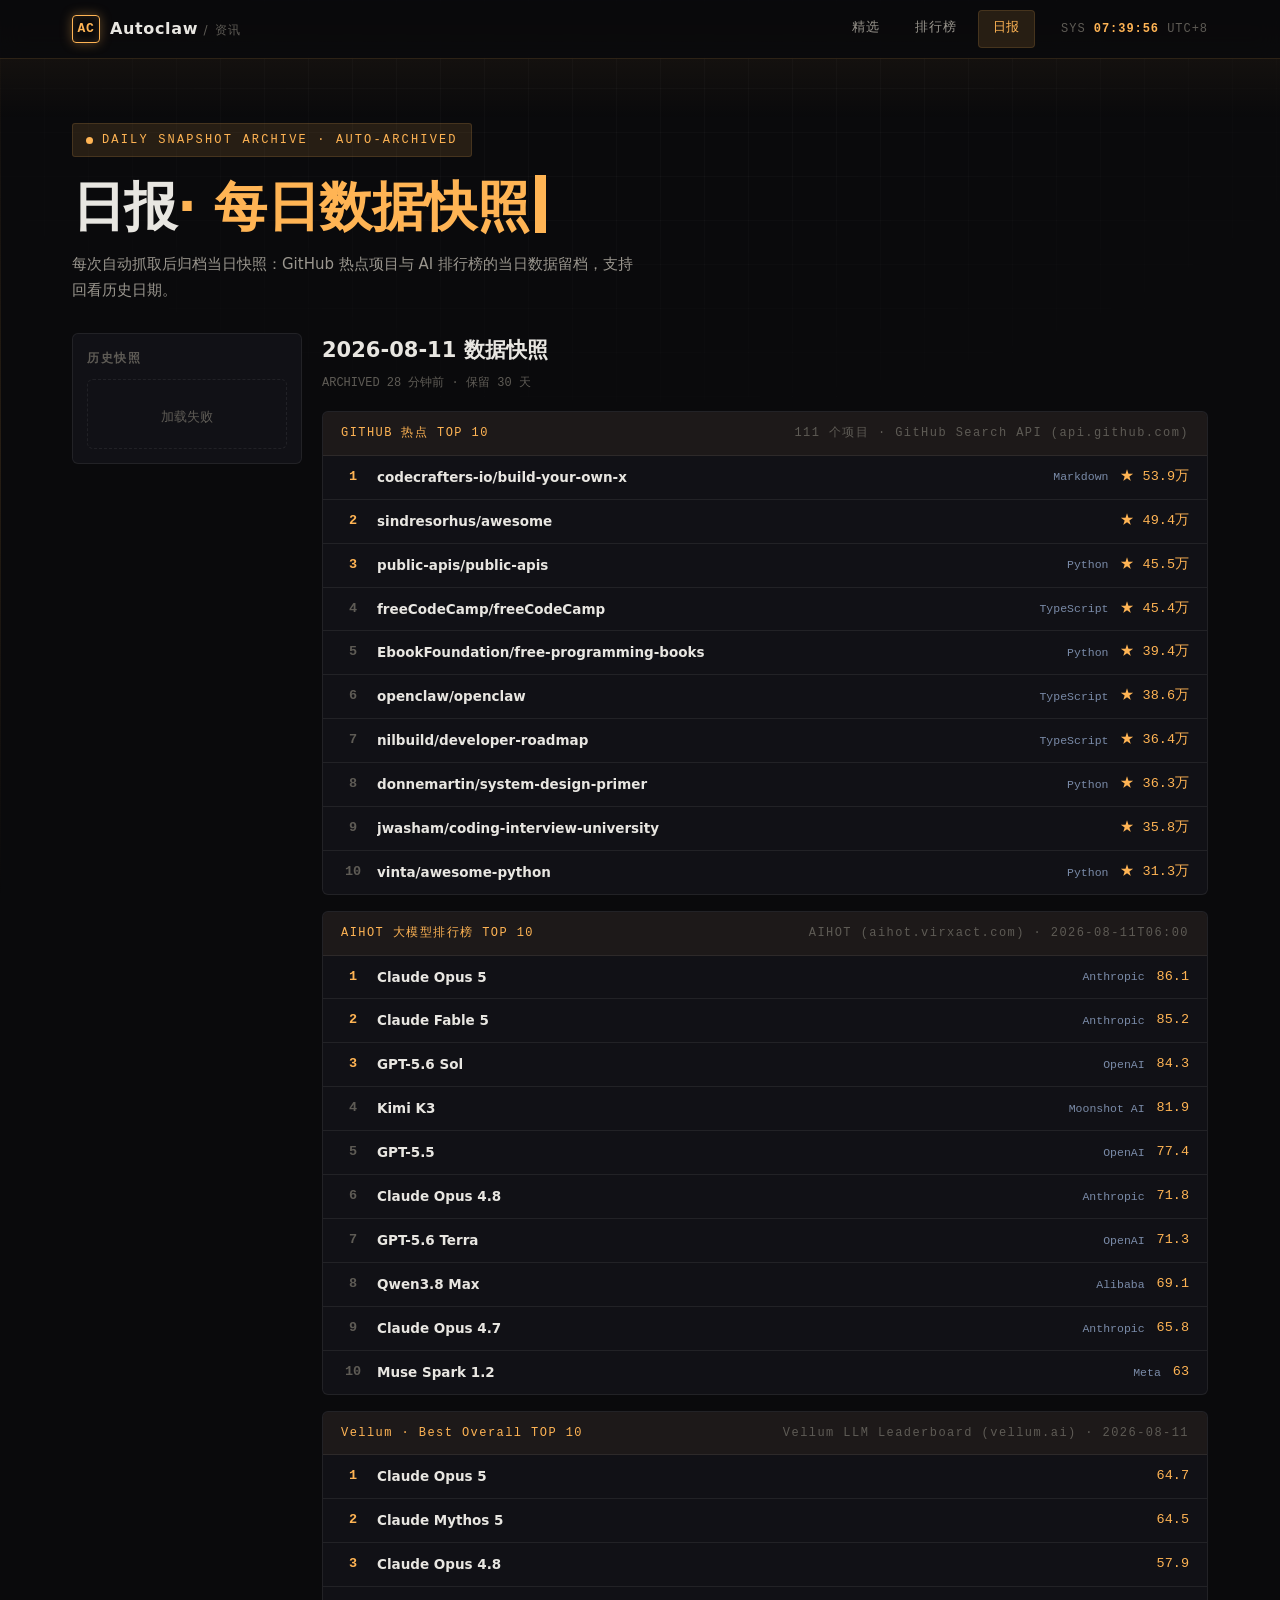
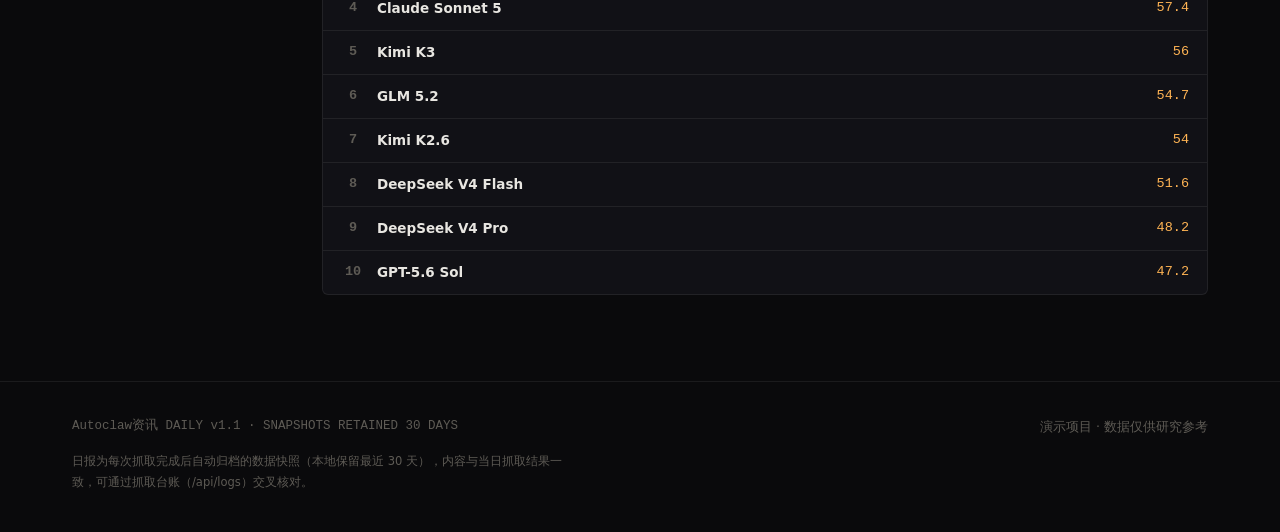
==== daily.html @ cb8cd756 "Upload daily.html" ====
<html lang="zh-CN"><head>
<meta charset="UTF-8">
<meta name="viewport" content="width=device-width, initial-scale=1.0">
<meta name="description" content="Autoclaw资讯日报：按日期归档 GitHub 热点与 AI 排行榜数据快照，历史可回看">
<title>Autoclaw资讯日报 — 数据快照归档</title>
<link rel="icon" href="data:image/svg+xml,%3Csvg xmlns='http://www.w3.org/2000/svg' viewBox='0 0 32 32'%3E%3Crect width='32' height='32' rx='4' fill='%230A0A0C' stroke='%23FFB454'/%3E%3Ctext x='16' y='22' font-size='15' text-anchor='middle' fill='%23FFB454' font-family='monospace'%3EAC%3C/text%3E%3C/svg%3E">
<link rel="stylesheet" href="css/style.css">
</head>
<body>
<div class="bg-grid" aria-hidden="true"></div>
<div class="scanline" aria-hidden="true"></div>
<div class="scanline-v" aria-hidden="true"></div>

<header class="hud">
  <div class="container hud-inner">
    <a class="hud-logo" href="index.html">
      <span class="hud-mark">AC</span>
      <span>Autoclaw<small>&nbsp;/ 资讯</small></span>
    </a>
    <nav class="hud-nav">
      <a href="index.html">精选</a>
      <a href="rankings.html">排行榜</a>
      <a href="daily.html" class="active">日报</a>
    </nav>
    <span class="hud-clock" id="hudClock">SYS&nbsp;<b>07:39:56</b>&nbsp;UTC+8</span>
  </div>
</header>

<main class="container">
  <section class="signal" style="padding-bottom:30px">
    <div class="signal-eyebrow"><span class="pulse-dot"></span>DAILY SNAPSHOT ARCHIVE · AUTO-ARCHIVED</div>
    <h1>日报<span class="accent">· 每日数据快照</span><span class="cursor"></span></h1>
    <p class="sub">每次自动抓取后归档当日快照：GitHub 热点项目与 AI 排行榜的当日数据留档，支持回看历史日期。</p>
  </section>

  <div class="daily-layout">
    <aside class="daily-side" aria-label="历史日期">
      <h3>历史快照</h3>
      <div id="dayList"><button class="daily-day active" data-d="2026-08-11">08-11<small>今天</small></button></div>
    </aside>
    <div class="daily-main" id="dailyMain" aria-live="polite"><div class="daily-title">2026-08-11 数据快照</div><div class="daily-sub">ARCHIVED 28 分钟前 · 保留 30 天</div><div class="daily-block"><div class="db-head">GITHUB 热点 TOP 10<span>111 个项目 · GitHub Search API (api.github.com)</span></div><a class="daily-row" href="https://github.com/codecrafters-io/build-your-own-x" target="_blank" rel="noopener"><span class="dr-rank top">1</span><span class="dr-name">codecrafters-io/build-your-own-x</span><span class="dr-org">Markdown</span><span class="dr-score">★ 53.9万</span></a><a class="daily-row" href="https://github.com/sindresorhus/awesome" target="_blank" rel="noopener"><span class="dr-rank top">2</span><span class="dr-name">sindresorhus/awesome</span><span class="dr-score">★ 49.4万</span></a><a class="daily-row" href="https://github.com/public-apis/public-apis" target="_blank" rel="noopener"><span class="dr-rank top">3</span><span class="dr-name">public-apis/public-apis</span><span class="dr-org">Python</span><span class="dr-score">★ 45.5万</span></a><a class="daily-row" href="https://github.com/freeCodeCamp/freeCodeCamp" target="_blank" rel="noopener"><span class="dr-rank">4</span><span class="dr-name">freeCodeCamp/freeCodeCamp</span><span class="dr-org">TypeScript</span><span class="dr-score">★ 45.4万</span></a><a class="daily-row" href="https://github.com/EbookFoundation/free-programming-books" target="_blank" rel="noopener"><span class="dr-rank">5</span><span class="dr-name">EbookFoundation/free-programming-books</span><span class="dr-org">Python</span><span class="dr-score">★ 39.4万</span></a><a class="daily-row" href="https://github.com/openclaw/openclaw" target="_blank" rel="noopener"><span class="dr-rank">6</span><span class="dr-name">openclaw/openclaw</span><span class="dr-org">TypeScript</span><span class="dr-score">★ 38.6万</span></a><a class="daily-row" href="https://github.com/nilbuild/developer-roadmap" target="_blank" rel="noopener"><span class="dr-rank">7</span><span class="dr-name">nilbuild/developer-roadmap</span><span class="dr-org">TypeScript</span><span class="dr-score">★ 36.4万</span></a><a class="daily-row" href="https://github.com/donnemartin/system-design-primer" target="_blank" rel="noopener"><span class="dr-rank">8</span><span class="dr-name">donnemartin/system-design-primer</span><span class="dr-org">Python</span><span class="dr-score">★ 36.3万</span></a><a class="daily-row" href="https://github.com/jwasham/coding-interview-university" target="_blank" rel="noopener"><span class="dr-rank">9</span><span class="dr-name">jwasham/coding-interview-university</span><span class="dr-score">★ 35.8万</span></a><a class="daily-row" href="https://github.com/vinta/awesome-python" target="_blank" rel="noopener"><span class="dr-rank">10</span><span class="dr-name">vinta/awesome-python</span><span class="dr-org">Python</span><span class="dr-score">★ 31.3万</span></a></div><div class="daily-block"><div class="db-head">AIHOT 大模型排行榜 TOP 10<span>AIHOT (aihot.virxact.com) · 2026-08-11T06:00</span></div><div class="daily-row"><span class="dr-rank top">1</span><span class="dr-name">Claude Opus 5</span><span class="dr-org">Anthropic</span><span class="dr-score">86.1</span></div><div class="daily-row"><span class="dr-rank top">2</span><span class="dr-name">Claude Fable 5</span><span class="dr-org">Anthropic</span><span class="dr-score">85.2</span></div><div class="daily-row"><span class="dr-rank top">3</span><span class="dr-name">GPT-5.6 Sol</span><span class="dr-org">OpenAI</span><span class="dr-score">84.3</span></div><div class="daily-row"><span class="dr-rank">4</span><span class="dr-name">Kimi K3</span><span class="dr-org">Moonshot AI</span><span class="dr-score">81.9</span></div><div class="daily-row"><span class="dr-rank">5</span><span class="dr-name">GPT-5.5</span><span class="dr-org">OpenAI</span><span class="dr-score">77.4</span></div><div class="daily-row"><span class="dr-rank">6</span><span class="dr-name">Claude Opus 4.8</span><span class="dr-org">Anthropic</span><span class="dr-score">71.8</span></div><div class="daily-row"><span class="dr-rank">7</span><span class="dr-name">GPT-5.6 Terra</span><span class="dr-org">OpenAI</span><span class="dr-score">71.3</span></div><div class="daily-row"><span class="dr-rank">8</span><span class="dr-name">Qwen3.8 Max</span><span class="dr-org">Alibaba</span><span class="dr-score">69.1</span></div><div class="daily-row"><span class="dr-rank">9</span><span class="dr-name">Claude Opus 4.7</span><span class="dr-org">Anthropic</span><span class="dr-score">65.8</span></div><div class="daily-row"><span class="dr-rank">10</span><span class="dr-name">Muse Spark 1.2</span><span class="dr-org">Meta</span><span class="dr-score">63</span></div></div><div class="daily-block"><div class="db-head">Vellum · Best Overall TOP 10<span>Vellum LLM Leaderboard (vellum.ai) · 2026-08-11</span></div><div class="daily-row"><span class="dr-rank top">1</span><span class="dr-name">Claude Opus 5</span><span class="dr-score">64.7</span></div><div class="daily-row"><span class="dr-rank top">2</span><span class="dr-name">Claude Mythos 5</span><span class="dr-score">64.5</span></div><div class="daily-row"><span class="dr-rank top">3</span><span class="dr-name">Claude Opus 4.8</span><span class="dr-score">57.9</span></div><div class="daily-row"><span class="dr-rank">4</span><span class="dr-name">Claude Sonnet 5</span><span class="dr-score">57.4</span></div><div class="daily-row"><span class="dr-rank">5</span><span class="dr-name">Kimi K3</span><span class="dr-score">56</span></div><div class="daily-row"><span class="dr-rank">6</span><span class="dr-name">GLM 5.2</span><span class="dr-score">54.7</span></div><div class="daily-row"><span class="dr-rank">7</span><span class="dr-name">Kimi K2.6</span><span class="dr-score">54</span></div><div class="daily-row"><span class="dr-rank">8</span><span class="dr-name">DeepSeek V4 Flash</span><span class="dr-score">51.6</span></div><div class="daily-row"><span class="dr-rank">9</span><span class="dr-name">DeepSeek V4 Pro</span><span class="dr-score">48.2</span></div><div class="daily-row"><span class="dr-rank">10</span><span class="dr-name">GPT-5.6 Sol</span><span class="dr-score">47.2</span></div></div></div>
  </div>
</main>

<footer class="footer">
  <div class="container">
    <div class="foot-inner">
      <span class="mono">Autoclaw资讯 DAILY v1.1 · SNAPSHOTS RETAINED 30 DAYS</span>
      <span>演示项目 · 数据仅供研究参考</span>
    </div>
    <p class="foot-note">日报为每次抓取完成后自动归档的数据快照（本地保留最近 30 天），内容与当日抓取结果一致，可通过抓取台账（/api/logs）交叉核对。</p>
  </div>
</footer>

<script src="js/app.js"></script>
<script>
(function () {
  'use strict';
  const dayListEl = document.getElementById('dayList');
  const mainEl = document.getElementById('dailyMain');
  let days = [];

  function relDay(dateStr) {
    const d = new Date(dateStr + 'T00:00:00');
    const today = new Date();
    const diff = Math.round((today.setHours(0, 0, 0, 0) - d.getTime()) / 86400000);
    if (diff === 0) return '今天';
    if (diff === 1) return '昨天';
    return diff + ' 天前';
  }

  async function loadDay(date) {
    mainEl.innerHTML = window.renderState.loading('正在读取 ' + date + ' 快照…');
    try {
      const snap = await window.API.get([
        'api/daily?date=' + date,
        'data/snapshots/' + date + '/github_hot.json'
      ]);
      // 静态模式下分别加载两个文件
      let gh = snap.github, rk = snap.rankings;
      if (!gh) { try { gh = await window.API.get(['data/snapshots/' + date + '/github_hot.json']); } catch (e) {} }
      if (!rk) { try { rk = await window.API.get(['data/snapshots/' + date + '/ai_rankings.json']); } catch (e) {} }
      renderDay(date, gh, rk);
    } catch (e) {
      mainEl.innerHTML = window.renderState.error('读取失败：' + e.message);
    }
  }

  function renderDay(date, gh, rk) {
    if (!gh && !rk) { mainEl.innerHTML = window.renderState.empty('该日期暂无快照数据'); return; }
    let html = '<div class="daily-title">' + date + ' 数据快照</div>' +
      '<div class="daily-sub">ARCHIVED ' + (gh ? window.fmt.relTime(gh.updatedAt) : '') + ' · 保留 30 天</div>';

    if (gh && gh.items) {
      html += '<div class="daily-block"><div class="db-head">GITHUB 热点 TOP 10<span>' + gh.total + ' 个项目 · ' + window.fmt.esc(gh.source) + '</span></div>';
      gh.items.slice(0, 10).forEach((i, idx) => {
        html += '<a class="daily-row" href="' + window.fmt.esc(i.url) + '" target="_blank" rel="noopener">' +
          '<span class="dr-rank' + (idx < 3 ? ' top' : '') + '">' + (idx + 1) + '</span>' +
          '<span class="dr-name">' + window.fmt.esc(i.name) + '</span>' +
          (i.language ? '<span class="dr-org">' + window.fmt.esc(i.language) + '</span>' : '') +
          '<span class="dr-score">★ ' + window.fmt.stars(i.stars) + '</span></a>';
      });
      html += '</div>';
    }

    if (rk && rk.boards) {
      const ah = rk.boards.find(b => b.id === 'aihot-overall');
      const ve = rk.boards.find(b => b.id === 'vellum-overall');
      if (ah) {
        html += '<div class="daily-block"><div class="db-head">AIHOT 大模型排行榜 TOP 10<span>' + window.fmt.esc(ah.source) + ' · ' + window.fmt.esc(ah.updatedAt) + '</span></div>';
        ah.items.slice(0, 10).forEach((i, idx) => {
          html += '<div class="daily-row"><span class="dr-rank' + (idx < 3 ? ' top' : '') + '">' + i.rank + '</span>' +
            '<span class="dr-name">' + window.fmt.esc(i.model) + '</span>' +
            '<span class="dr-org">' + window.fmt.esc(i.org) + '</span>' +
            '<span class="dr-score">' + (i.score != null ? i.score : '-') + '</span></div>';
        });
        html += '</div>';
      }
      if (ve) {
        html += '<div class="daily-block"><div class="db-head">Vellum · Best Overall TOP 10<span>' + window.fmt.esc(ve.source) + ' · ' + window.fmt.esc(ve.updatedAt) + '</span></div>';
        ve.items.slice(0, 10).forEach((i, idx) => {
          html += '<div class="daily-row"><span class="dr-rank' + (idx < 3 ? ' top' : '') + '">' + i.rank + '</span>' +
            '<span class="dr-name">' + window.fmt.esc(i.model) + '</span>' +
            '<span class="dr-score">' + (i.score != null ? i.score : i.metric || '') + '</span></div>';
        });
        html += '</div>';
      }
    }
    mainEl.innerHTML = html;
  }

  (async function init() {
    dayListEl.innerHTML = '<div class="state" style="padding:20px 10px"><p>加载中…</p></div>';
    try {
      const index = await window.API.get(['api/daily', 'data/daily-index.json']);
      days = (index.days || []).filter(d => /^\d{4}-\d{2}-\d{2}$/.test(d));
      if (!days.length) {
        dayListEl.innerHTML = '<div class="state" style="padding:20px 10px"><p>暂无历史快照</p></div>';
        mainEl.innerHTML = window.renderState.empty('还没有归档记录，每日 03:10 自动抓取后生成快照。你也可以先查看精选页的最新数据。');
        return;
      }
      dayListEl.innerHTML = days.map(d =>
        '<button class="daily-day" data-d="' + d + '">' + d.replace(/^\d{4}-/, '') + '<small>' + relDay(d) + '</small></button>'
      ).join('');
      dayListEl.querySelectorAll('.daily-day').forEach(btn => {
        btn.addEventListener('click', function () {
          dayListEl.querySelectorAll('.daily-day').forEach(x => x.classList.remove('active'));
          this.classList.add('active');
          loadDay(this.getAttribute('data-d'));
        });
      });
      const first = days[0];
      dayListEl.querySelector('.daily-day').classList.add('active');
      loadDay(first);
    } catch (e) {
      dayListEl.innerHTML = '<div class="state" style="padding:20px 10px"><p>加载失败</p></div>';
      mainEl.innerHTML = window.renderState.error('无法读取快照索引：' + e.message);
    }
  })();
})();
</script>




</body></html>
---- css/style.css ----
/* ==========================================================================
   GITHUB · AI HOT — 16 Territory Studio FUI 科幻数据流风格
   近黑底 + 琥珀橙单强调色，HUD 数据读出、扫描线、数据流层叠
   ========================================================================== */
:root{
  --bg:#0A0A0C;
  --bg-2:#0E0E12;
  --panel:#111116;
  --line:rgba(255,180,84,.14);
  --line-soft:rgba(255,255,255,.07);
  --text:#E8E6E1;
  --text-2:#9A968E;
  --text-3:#5E5B55;
  --amber:#FFB454;
  --amber-deep:#C77E2A;
  --amber-dim:rgba(255,180,84,.12);
  --cool:#7A8BA8;
  --mono:ui-monospace,"Cascadia Code","SF Mono",Consolas,monospace;
  --sans:"PingFang SC","HarmonyOS Sans SC","Microsoft YaHei","Noto Sans SC",system-ui,sans-serif;
  --ease:cubic-bezier(.16,1,.3,1);
}
*{margin:0;padding:0;box-sizing:border-box}
html{scroll-behavior:smooth}
body{
  background:var(--bg);color:var(--text);font-family:var(--sans);
  line-height:1.7;-webkit-font-smoothing:antialiased;color-scheme:dark;
  overflow-x:hidden;
}
::selection{background:rgba(255,180,84,.35);color:#fff}
a{color:inherit;text-decoration:none}
:focus-visible{outline:2px solid var(--amber);outline-offset:3px;border-radius:4px}
.container{max-width:1180px;margin:0 auto;padding:0 22px}
.mono{font-family:var(--mono)}

/* ---------- 背景层：网格 + 扫描线 ---------- */
.bg-grid{
  position:fixed;inset:0;z-index:-2;pointer-events:none;
  background-image:
    linear-gradient(rgba(255,255,255,.025) 1px,transparent 1px),
    linear-gradient(90deg,rgba(255,255,255,.025) 1px,transparent 1px);
  background-size:44px 44px;
  mask-image:radial-gradient(ellipse 90% 70% at 50% 0%,#000 30%,transparent 75%);
  -webkit-mask-image:radial-gradient(ellipse 90% 70% at 50% 0%,#000 30%,transparent 75%);
}
.scanline{
  position:fixed;left:0;right:0;top:0;height:120px;z-index:-1;pointer-events:none;
  background:linear-gradient(180deg,transparent,rgba(255,180,84,.045),transparent);
  animation:scan 9s linear infinite;
}
@keyframes scan{0%{transform:translateY(-140px)}100%{transform:translateY(100vh)}}
.scanline-v{
  position:fixed;top:0;bottom:0;left:0;width:1px;z-index:-1;pointer-events:none;
  background:linear-gradient(180deg,transparent,rgba(255,180,84,.12),transparent);
  animation:scanV 7s linear infinite;
}
@keyframes scanV{0%{transform:translateX(0)}100%{transform:translateX(100vw)}}

/* ---------- HUD 顶栏 ---------- */
.hud{
  position:sticky;top:0;z-index:50;
  border-bottom:1px solid var(--line);
  background:rgba(10,10,12,.86);backdrop-filter:blur(12px);
}
.hud-inner{display:flex;align-items:center;gap:26px;height:58px}
.hud-logo{display:flex;align-items:center;gap:10px;font-weight:700;letter-spacing:.04em}
.hud-mark{
  width:28px;height:28px;border:1px solid var(--amber);border-radius:4px;
  display:grid;place-items:center;color:var(--amber);
  font-family:var(--mono);font-size:13px;font-weight:700;
  box-shadow:0 0 12px rgba(255,180,84,.35),inset 0 0 8px rgba(255,180,84,.15);
}
.hud-logo small{font-weight:400;color:var(--text-3);font-size:12px;letter-spacing:.14em}
.hud-nav{display:flex;gap:6px;margin-left:auto}
.hud-nav a{
  font-family:var(--mono);font-size:12.5px;color:var(--text-2);
  padding:7px 14px;border:1px solid transparent;border-radius:4px;
  letter-spacing:.06em;transition:all .2s var(--ease);
}
.hud-nav a:hover{color:var(--amber);border-color:var(--line)}
.hud-nav a.active{color:var(--amber);border-color:var(--line);background:var(--amber-dim)}
.hud-clock{font-family:var(--mono);font-size:12px;color:var(--text-3);letter-spacing:.08em}
.hud-clock b{color:var(--amber);font-weight:600}
@media (max-width:720px){.hud-clock{display:none}.hud-nav a{padding:7px 9px;font-size:11.5px}}

/* ---------- Hero 信号区 ---------- */
.signal{padding:64px 0 40px;position:relative}
.signal-eyebrow{
  display:inline-flex;align-items:center;gap:9px;
  font-family:var(--mono);font-size:12px;color:var(--amber);letter-spacing:.18em;
  border:1px solid var(--line);background:var(--amber-dim);padding:6px 13px;border-radius:3px;
}
.pulse-dot{width:7px;height:7px;border-radius:50%;background:var(--amber);animation:pulse 1.6s ease-in-out infinite}
@keyframes pulse{0%,100%{box-shadow:0 0 0 0 rgba(255,180,84,.5);opacity:1}50%{box-shadow:0 0 0 7px rgba(255,180,84,0);opacity:.75}}
.signal h1{
  font-size:clamp(2rem,5vw,3.3rem);font-weight:800;line-height:1.15;letter-spacing:-.01em;
  margin-top:18px;
}
.signal h1 .accent{color:var(--amber)}
.signal h1 .cursor{display:inline-block;width:11px;height:1.1em;background:var(--amber);vertical-align:-.15em;margin-left:6px;animation:blink 1.1s steps(1) infinite}
@keyframes blink{50%{opacity:0}}
.signal .sub{margin-top:14px;color:var(--text-2);max-width:60ch;font-size:15px}
.signal-stats{
  display:flex;flex-wrap:wrap;gap:0;margin-top:30px;
  border:1px solid var(--line-soft);background:var(--panel);
}
.signal-stat{padding:14px 22px;border-right:1px solid var(--line-soft);min-width:130px}
.signal-stat:last-child{border-right:none}
.signal-stat .v{font-family:var(--mono);font-size:21px;font-weight:700;color:var(--amber)}
.signal-stat .k{font-size:11.5px;color:var(--text-3);letter-spacing:.1em;margin-top:2px}
@media (max-width:720px){.signal-stat{min-width:50%;border-bottom:1px solid var(--line-soft)}.signal-stat:nth-child(2n){border-right:none}}

/* ---------- 筛选 Tabs ---------- */
.tabs{display:flex;flex-wrap:wrap;gap:8px;margin:26px 0 20px}
.tab{
  font-family:var(--mono);font-size:12.5px;color:var(--text-2);cursor:pointer;
  padding:8px 16px;border:1px solid var(--line-soft);border-radius:4px;background:transparent;
  letter-spacing:.05em;transition:all .2s var(--ease);
}
.tab:hover{color:var(--amber);border-color:var(--line)}
.tab.active{color:#141210;background:var(--amber);border-color:var(--amber);font-weight:700}
.tab .n{opacity:.65;margin-left:5px;font-size:11px}

/* ---------- 今日概览双栏 ---------- */
.overview{display:grid;grid-template-columns:1fr 1fr;gap:18px;margin-top:8px}
.ov-col{border:1px solid var(--line-soft);background:var(--panel);border-radius:6px;overflow:hidden}
.ov-head{font-size:12px;letter-spacing:.12em;color:var(--text-2);padding:12px 18px;border-bottom:1px solid var(--line-soft);background:rgba(255,180,84,.04);display:flex;justify-content:space-between;gap:10px;flex-wrap:wrap}
.ov-meta{color:var(--text-3);font-size:11px}
.ov-body{display:flex;flex-direction:column}
.ov-item{display:flex;align-items:center;gap:12px;padding:12px 18px;border-bottom:1px solid var(--line-soft);transition:background .2s}
.ov-item:last-child{border-bottom:none}
.ov-item:hover{background:rgba(255,180,84,.05)}
.ov-rank{font-family:var(--mono);font-size:15px;font-weight:700;color:var(--text-3);width:22px;text-align:center;flex:none}
.ov-rank.gold{color:var(--amber)}
.ov-main{min-width:0;flex:1}
.ov-name{font-size:14px;font-weight:700;white-space:nowrap;overflow:hidden;text-overflow:ellipsis}
.ov-desc{display:block;font-size:12px;color:var(--text-3);white-space:nowrap;overflow:hidden;text-overflow:ellipsis;margin-top:1px}
.ov-stars{font-family:var(--mono);font-size:12.5px;color:var(--amber);flex:none}
@media (max-width:820px){.overview{grid-template-columns:1fr}}

/* ---------- 区块头 / 快览卡片 ---------- */
.sec-head{display:flex;align-items:baseline;justify-content:space-between;gap:16px;flex-wrap:wrap;margin:52px 0 18px}
.sec-head h2{font-size:22px;font-weight:800;letter-spacing:-.01em}
.sec-meta{font-size:11.5px;color:var(--text-3)}
.head-link{font-family:var(--mono);font-size:13px;color:var(--amber);transition:opacity .2s}
.head-link:hover{opacity:.75}
.peek-grid{display:grid;grid-template-columns:repeat(3,1fr);gap:14px}
.peek-card{border:1px solid var(--line-soft);background:var(--panel);border-radius:6px;padding:14px 16px}
.peek-head{font-size:11.5px;letter-spacing:.1em;color:var(--text-2);display:flex;justify-content:space-between;gap:8px;padding-bottom:9px;border-bottom:1px solid var(--line-soft);margin-bottom:6px}
.peek-head span{color:var(--text-3);font-size:10.5px}
.peek-row{display:flex;align-items:center;gap:10px;padding:6.5px 0;font-size:13px}
.peek-rank{font-family:var(--mono);color:var(--text-3);width:18px;text-align:center;font-weight:700;font-size:12px}
.peek-rank.top{color:var(--amber)}
.peek-name{flex:1;min-width:0;white-space:nowrap;overflow:hidden;text-overflow:ellipsis}
.peek-score{font-family:var(--mono);color:var(--amber);font-size:12px}
@media (max-width:960px){.peek-grid{grid-template-columns:1fr 1fr}}
@media (max-width:640px){.peek-grid{grid-template-columns:1fr}}

/* ---------- 日报页 ---------- */
.daily-layout{display:grid;grid-template-columns:230px 1fr;gap:20px;align-items:start}
.daily-side{position:sticky;top:76px;border:1px solid var(--line-soft);background:var(--panel);border-radius:6px;padding:14px}
.daily-side h3{font-size:12px;letter-spacing:.14em;color:var(--text-3);margin-bottom:10px;font-weight:600}
.daily-day{display:block;width:100%;text-align:left;font-family:var(--mono);font-size:13px;color:var(--text-2);background:none;border:1px solid transparent;border-radius:4px;padding:7px 10px;cursor:pointer;transition:all .18s;margin-bottom:2px}
.daily-day:hover{color:var(--amber);border-color:var(--line)}
.daily-day.active{background:var(--amber-dim);color:var(--amber);border-color:var(--line)}
.daily-day small{color:var(--text-3);font-size:11px;margin-left:6px}
.more-boards{margin:10px 0 4px;border:1px dashed var(--line-soft);border-radius:6px;padding:10px 14px}
.more-boards summary{cursor:pointer;font-family:var(--mono);font-size:12px;color:var(--text-2);letter-spacing:.08em;user-select:none}
.more-boards summary:hover{color:var(--amber)}
.more-boards .tabs{margin-top:10px}
.daily-main{min-width:0}
.daily-title{font-size:21px;font-weight:800;margin-bottom:4px}
.daily-sub{font-family:var(--mono);font-size:12px;color:var(--text-3);margin-bottom:18px}
.daily-block{border:1px solid var(--line-soft);border-radius:6px;background:var(--panel);margin-bottom:16px;overflow:hidden}
.daily-block .db-head{font-family:var(--mono);font-size:12px;letter-spacing:.12em;color:var(--amber);padding:11px 18px;border-bottom:1px solid var(--line-soft);background:rgba(255,180,84,.05);display:flex;justify-content:space-between;gap:10px}
.daily-block .db-head span{color:var(--text-3)}
.daily-row{display:flex;align-items:center;gap:12px;padding:10px 18px;border-bottom:1px solid var(--line-soft);font-size:13.5px}
.daily-row:last-child{border-bottom:none}
.daily-row:hover{background:rgba(255,180,84,.04)}
.daily-row .dr-rank{font-family:var(--mono);color:var(--text-3);width:24px;text-align:center;font-weight:700}
.daily-row .dr-rank.top{color:var(--amber)}
.daily-row .dr-name{flex:1;min-width:0;white-space:nowrap;overflow:hidden;text-overflow:ellipsis;font-weight:600}
.daily-row .dr-org{font-family:var(--mono);font-size:11.5px;color:var(--cool);flex:none}
.daily-row .dr-score{font-family:var(--mono);color:var(--amber);flex:none}
@media (max-width:820px){.daily-layout{grid-template-columns:1fr}.daily-side{position:static}}

/* ---------- 列表行 ---------- */
.repo-row{
  display:grid;grid-template-columns:54px 1fr auto;gap:18px;align-items:center;
  padding:17px 20px;border:1px solid var(--line-soft);border-radius:6px;
  margin-bottom:10px;background:var(--panel);
  transition:border-color .25s,transform .25s var(--ease),background .25s;
  position:relative;overflow:hidden;
}
.repo-row::before{
  content:"";position:absolute;left:0;top:0;bottom:0;width:2px;
  background:var(--amber);opacity:0;transition:opacity .25s;
}
.repo-row:hover{border-color:var(--line);transform:translateX(3px);background:#141419}
.repo-row:hover::before{opacity:1}
.repo-rank{font-family:var(--mono);font-size:22px;font-weight:700;color:var(--text-3);text-align:center}
.repo-rank.top{color:var(--amber);text-shadow:0 0 14px rgba(255,180,84,.5)}
.repo-main{min-width:0}
.repo-name{font-size:16px;font-weight:700;display:flex;align-items:center;gap:10px;flex-wrap:wrap}
.repo-name a{color:var(--text);transition:color .2s}
.repo-name a:hover{color:var(--amber)}
.repo-tag{
  font-family:var(--mono);font-size:10.5px;color:var(--amber);letter-spacing:.1em;
  border:1px solid var(--line);padding:1px 8px;border-radius:3px;background:var(--amber-dim);
}
.repo-desc{color:var(--text-2);font-size:13.5px;margin-top:4px;display:-webkit-box;-webkit-line-clamp:2;-webkit-box-orient:vertical;overflow:hidden}
.repo-meta{display:flex;gap:16px;flex-wrap:wrap;margin-top:8px;font-family:var(--mono);font-size:12px;color:var(--text-3)}
.repo-meta .stars{color:var(--amber)}
.repo-meta .lang{color:var(--cool)}
.repo-side{text-align:right;display:flex;flex-direction:column;gap:6px;align-items:flex-end}
.repo-arrow{font-family:var(--mono);font-size:13px;color:var(--amber);opacity:0;transition:opacity .2s,transform .2s}
.repo-row:hover .repo-arrow{opacity:1;transform:translateX(3px)}
@media (max-width:720px){.repo-row{grid-template-columns:40px 1fr}.repo-side{display:none}}

/* ---------- 排行表格 ---------- */
.board-bar{display:flex;align-items:center;gap:12px;flex-wrap:wrap;margin-bottom:22px}
.board-bar h2{font-size:19px;font-weight:700}
.board-bar .src{font-family:var(--mono);font-size:12px;color:var(--cool)}
.board-bar .upd{margin-left:auto;font-family:var(--mono);font-size:12px;color:var(--text-3)}
.board-bar .upd b{color:var(--amber);font-weight:600}
.rank-table{width:100%;border-collapse:collapse;border:1px solid var(--line-soft);background:var(--panel)}
.rank-table thead th{
  font-family:var(--mono);font-size:11.5px;letter-spacing:.14em;color:var(--text-3);
  text-align:left;padding:11px 18px;border-bottom:1px solid var(--line);
  background:rgba(255,180,84,.05);font-weight:600;
}
.rank-table tbody td{padding:11px 18px;border-bottom:1px solid var(--line-soft);font-size:14px}
.rank-table tbody tr{transition:background .18s}
.rank-table tbody tr:hover{background:rgba(255,180,84,.05)}
.rank-table tbody tr:last-child td{border-bottom:none}
.rank-no{font-family:var(--mono);color:var(--text-3);font-weight:700;width:52px}
.rank-no.top{color:var(--amber)}
.rank-model{font-weight:600}
.rank-org{font-family:var(--mono);font-size:12px;color:var(--cool)}
.rank-score{font-family:var(--mono);color:var(--amber);font-weight:700;text-align:right;white-space:nowrap}
.rank-bar-wrap{width:110px;height:4px;background:rgba(255,255,255,.08);border-radius:2px;overflow:hidden;margin-left:10px}
.rank-bar{height:100%;background:linear-gradient(90deg,var(--amber-deep),var(--amber));border-radius:2px;transform-origin:left;animation:barGrow .9s var(--ease) both}
@keyframes barGrow{from{transform:scaleX(0)}to{transform:scaleX(1)}}
.rank-metrics{font-family:var(--mono);font-size:11.5px;color:var(--text-3);white-space:nowrap}
@media (max-width:760px){
  .rank-hide-m{display:none}
  .rank-table thead th,.rank-table tbody td{padding:9px 10px}
}

/* ---------- 状态区 / 加载 / 错误 / 空态 ---------- */
.state{padding:70px 0;text-align:center;border:1px dashed var(--line-soft);border-radius:6px;color:var(--text-3)}
.state .ico{font-family:var(--mono);font-size:26px;color:var(--amber);margin-bottom:10px}
.state .spin{display:inline-block;width:18px;height:18px;border:2px solid var(--line);border-top-color:var(--amber);border-radius:50%;animation:spin 1s linear infinite}
@keyframes spin{to{transform:rotate(360deg)}}
.state h3{font-size:15px;color:var(--text-2);font-weight:600}
.state p{font-size:13px;margin-top:6px}
.state .retry{margin-top:16px;font-family:var(--mono);font-size:12.5px;color:var(--amber);border:1px solid var(--line);padding:8px 18px;border-radius:4px;background:transparent;cursor:pointer;transition:all .2s}
.state .retry:hover{background:var(--amber-dim)}

/* ---------- 页脚 ---------- */
.footer{border-top:1px solid var(--line-soft);margin-top:70px;padding:34px 0 40px}
.foot-inner{display:flex;justify-content:space-between;gap:18px;flex-wrap:wrap;font-size:12.5px;color:var(--text-3)}
.foot-inner .mono a{color:var(--cool);transition:color .2s}
.foot-inner .mono a:hover{color:var(--amber)}
.foot-note{margin-top:14px;font-size:11.5px;color:var(--text-3);max-width:70ch;line-height:1.8}

/* ---------- 动效降级 ---------- */
@media (prefers-reduced-motion:reduce){
  *,*::before,*::after{animation-duration:.01ms !important;animation-iteration-count:1 !important;transition-duration:.01ms !important}
  .scanline,.scanline-v{display:none}
}
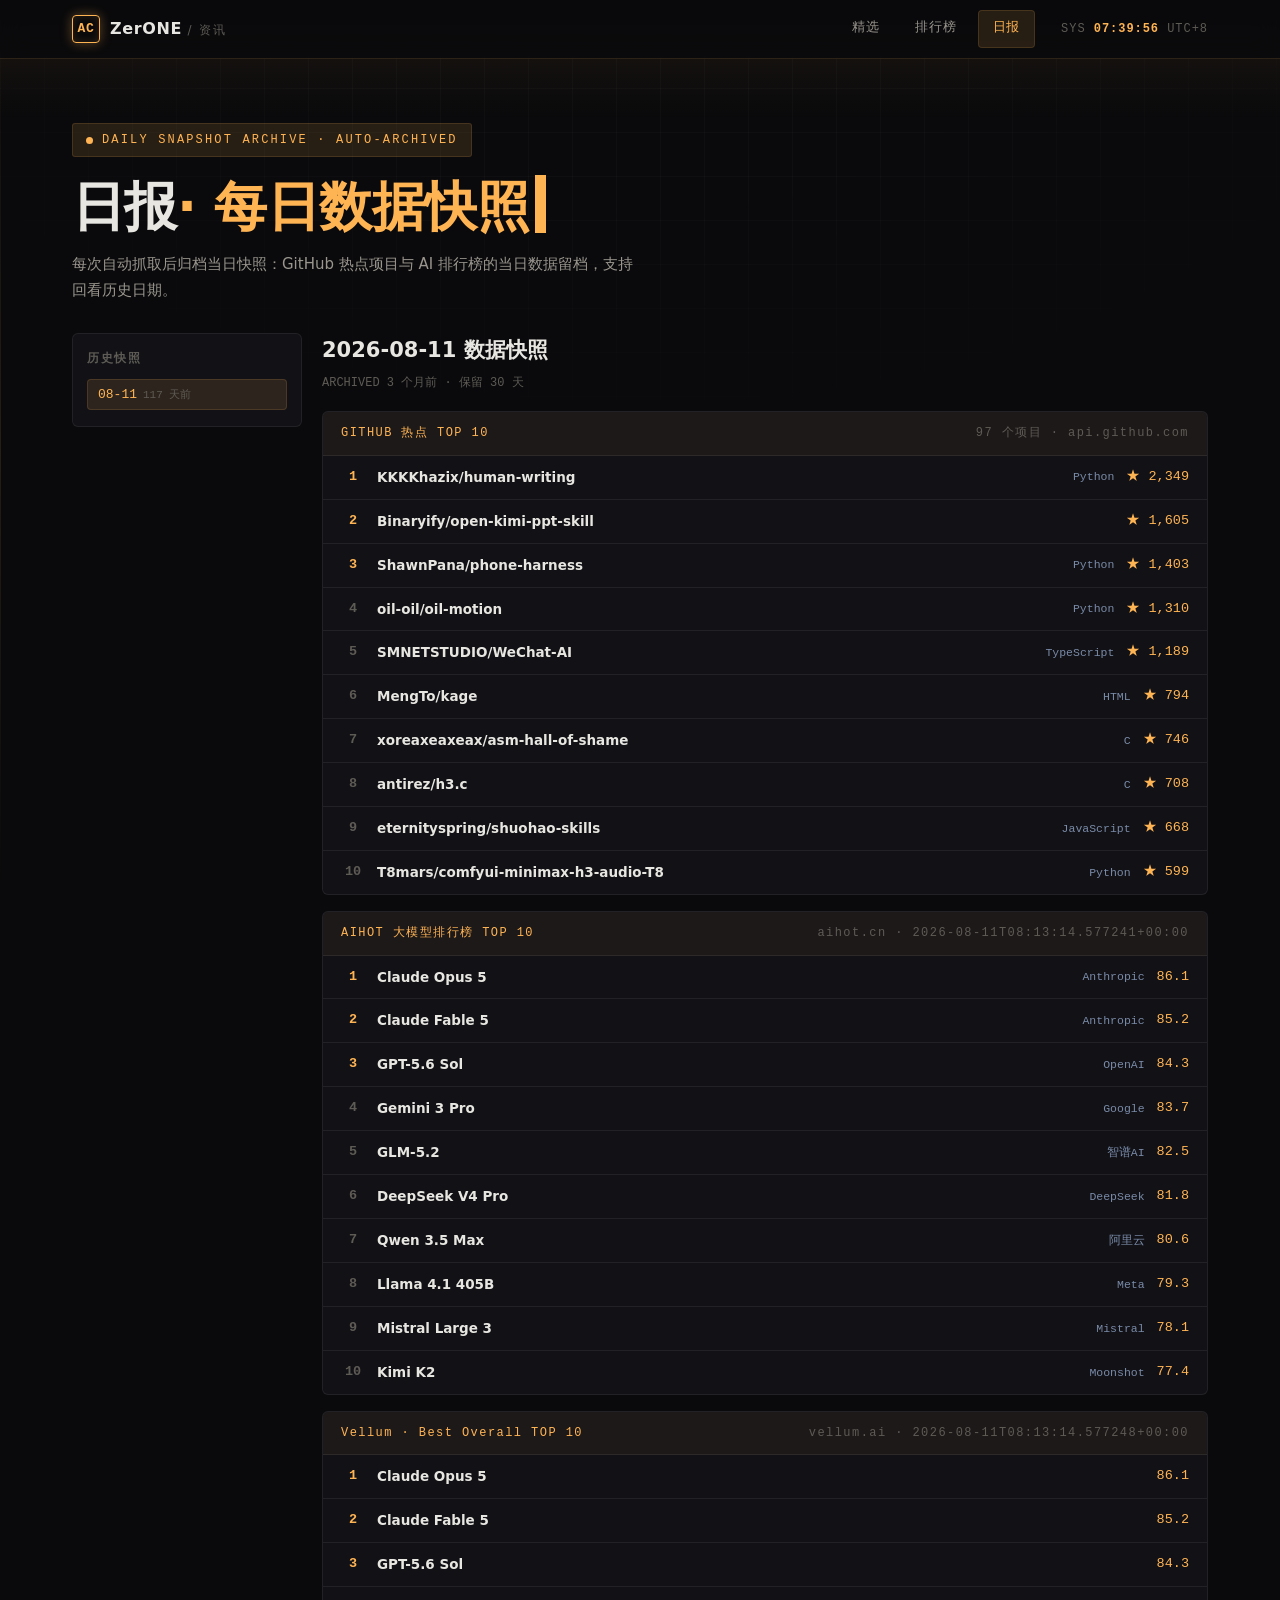
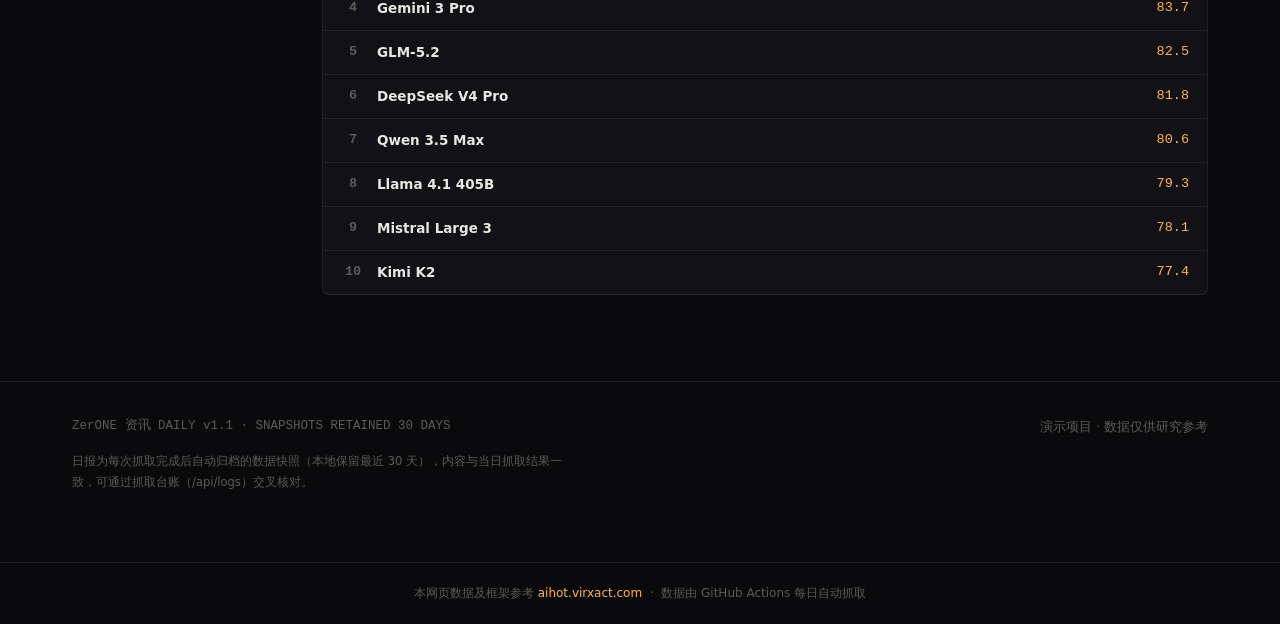
==== commit 06d04a0a: "Rename to ZerONE + add footer" ====
--- a/daily.html
+++ b/daily.html
@@ -1,8 +1,8 @@
 <html lang="zh-CN"><head>
 <meta charset="UTF-8">
 <meta name="viewport" content="width=device-width, initial-scale=1.0">
-<meta name="description" content="Autoclaw资讯日报：按日期归档 GitHub 热点与 AI 排行榜数据快照，历史可回看">
-<title>Autoclaw资讯日报 — 数据快照归档</title>
+<meta name="description" content="ZerONE 资讯日报：按日期归档 GitHub 热点与 AI 排行榜数据快照，历史可回看">
+<title>ZerONE 资讯日报 — 数据快照归档</title>
 <link rel="icon" href="data:image/svg+xml,%3Csvg xmlns='http://www.w3.org/2000/svg' viewBox='0 0 32 32'%3E%3Crect width='32' height='32' rx='4' fill='%230A0A0C' stroke='%23FFB454'/%3E%3Ctext x='16' y='22' font-size='15' text-anchor='middle' fill='%23FFB454' font-family='monospace'%3EAC%3C/text%3E%3C/svg%3E">
 <link rel="stylesheet" href="css/style.css">
 </head>
@@ -15,7 +15,7 @@
   <div class="container hud-inner">
     <a class="hud-logo" href="index.html">
       <span class="hud-mark">AC</span>
-      <span>Autoclaw<small>&nbsp;/ 资讯</small></span>
+      <span>ZerONE<small>&nbsp;/ 资讯</small></span>
     </a>
     <nav class="hud-nav">
       <a href="index.html">精选</a>
@@ -45,7 +45,7 @@
 <footer class="footer">
   <div class="container">
     <div class="foot-inner">
-      <span class="mono">Autoclaw资讯 DAILY v1.1 · SNAPSHOTS RETAINED 30 DAYS</span>
+      <span class="mono">ZerONE 资讯 DAILY v1.1 · SNAPSHOTS RETAINED 30 DAYS</span>
       <span>演示项目 · 数据仅供研究参考</span>
     </div>
     <p class="foot-note">日报为每次抓取完成后自动归档的数据快照（本地保留最近 30 天），内容与当日抓取结果一致，可通过抓取台账（/api/logs）交叉核对。</p>
@@ -163,4 +163,10 @@
 
 
 
+
+<!-- 页脚 -->
+<footer style="text-align:center;padding:20px 10px;margin-top:30px;border-top:1px solid rgba(255,255,255,.07);font-size:12px;color:#5E5B55">
+  本网页数据及框架参考 <a href="https://aihot.virxact.com/" target="_blank" rel="noopener" style="color:#FFB454;text-decoration:none">aihot.virxact.com</a>
+  &nbsp;·&nbsp; 数据由 GitHub Actions 每日自动抓取
+</footer>
 </body></html>
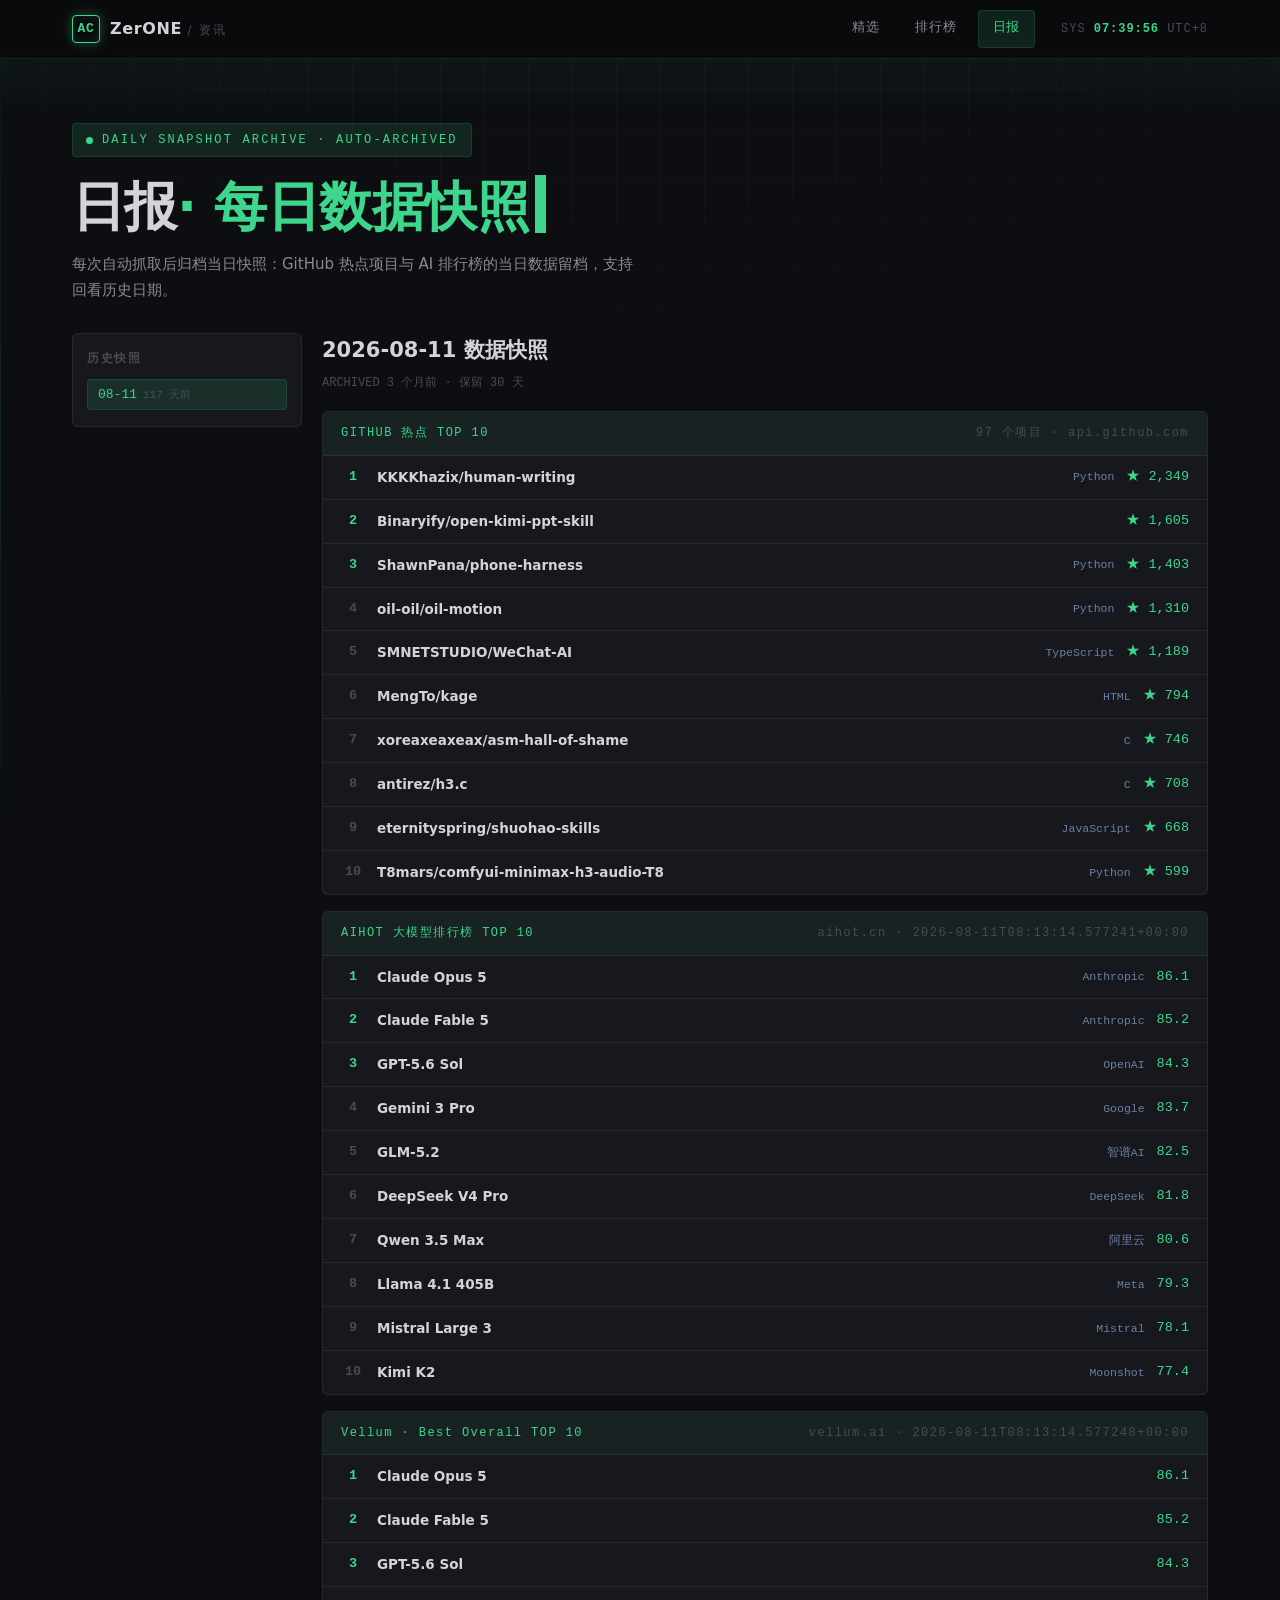
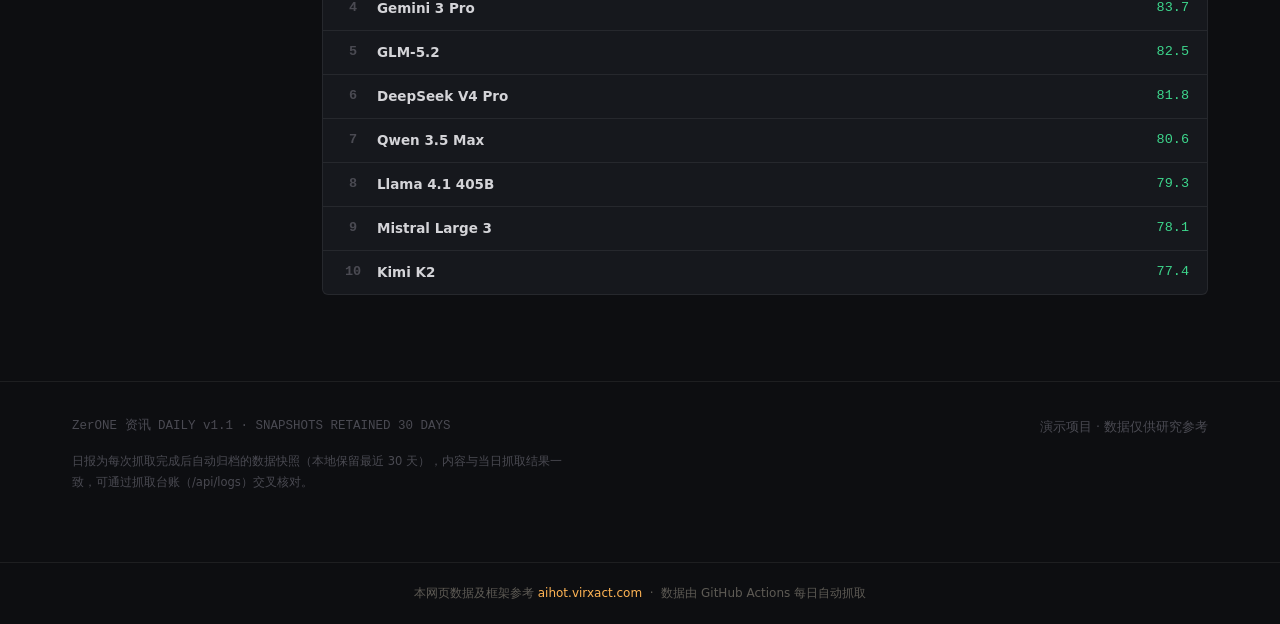
==== commit 346ce89b: "🎨 换装: 翡翠绿配色+自定义01 Favicon+去AI渐变" ====
--- a/daily.html
+++ b/daily.html
@@ -3,7 +3,7 @@
 <meta name="viewport" content="width=device-width, initial-scale=1.0">
 <meta name="description" content="ZerONE 资讯日报：按日期归档 GitHub 热点与 AI 排行榜数据快照，历史可回看">
 <title>ZerONE 资讯日报 — 数据快照归档</title>
-<link rel="icon" href="data:image/svg+xml,%3Csvg xmlns='http://www.w3.org/2000/svg' viewBox='0 0 32 32'%3E%3Crect width='32' height='32' rx='4' fill='%230A0A0C' stroke='%23FFB454'/%3E%3Ctext x='16' y='22' font-size='15' text-anchor='middle' fill='%23FFB454' font-family='monospace'%3EAC%3C/text%3E%3C/svg%3E">
+<link rel="icon" href="data:image/svg+xml,%3Csvg xmlns='http://www.w3.org/2000/svg' viewBox='0 0 32 32'%3E%3Crect width='32' height='32' rx='6' fill='%230D0E11' stroke='%233DD68C' stroke-width='1.5'/%3E%3Ctext x='16' y='22' font-size='14' text-anchor='middle' fill='%233DD68C' font-family='ui-monospace,monospace' font-weight='700'%3E01%3C/text%3E%3C/svg%3E">
 <link rel="stylesheet" href="css/style.css">
 </head>
 <body>
--- a/css/style.css
+++ b/css/style.css
@@ -1,20 +1,20 @@
 /* ==========================================================================
-   GITHUB · AI HOT — 16 Territory Studio FUI 科幻数据流风格
-   近黑底 + 琥珀橙单强调色，HUD 数据读出、扫描线、数据流层叠
+   ZerONE AI 资讯站 — 翡翠绿 HUD 数据流风格
+   深墨底 + 翡翠绿单强调色，HUD 数据读出、扫描线、数据流层叠
    ========================================================================== */
 :root{
-  --bg:#0A0A0C;
-  --bg-2:#0E0E12;
-  --panel:#111116;
-  --line:rgba(255,180,84,.14);
+  --bg:#0D0E11;
+  --bg-2:#111318;
+  --panel:#16181D;
+  --line:rgba(61,214,140,.14);
   --line-soft:rgba(255,255,255,.07);
-  --text:#E8E6E1;
-  --text-2:#9A968E;
-  --text-3:#5E5B55;
-  --amber:#FFB454;
-  --amber-deep:#C77E2A;
-  --amber-dim:rgba(255,180,84,.12);
-  --cool:#7A8BA8;
+  --text:#D4D4D8;
+  --text-2:#8A8A93;
+  --text-3:#4A4A52;
+  --amber:#3DD68C;
+  --amber-deep:#1FAA6B;
+  --amber-dim:rgba(61,214,140,.12);
+  --cool:#6B7FA3;
   --mono:ui-monospace,"Cascadia Code","SF Mono",Consolas,monospace;
   --sans:"PingFang SC","HarmonyOS Sans SC","Microsoft YaHei","Noto Sans SC",system-ui,sans-serif;
   --ease:cubic-bezier(.16,1,.3,1);
@@ -26,7 +26,7 @@
   line-height:1.7;-webkit-font-smoothing:antialiased;color-scheme:dark;
   overflow-x:hidden;
 }
-::selection{background:rgba(255,180,84,.35);color:#fff}
+::selection{background:rgba(61,214,140,.35);color:#fff}
 a{color:inherit;text-decoration:none}
 :focus-visible{outline:2px solid var(--amber);outline-offset:3px;border-radius:4px}
 .container{max-width:1180px;margin:0 auto;padding:0 22px}
@@ -44,13 +44,13 @@
 }
 .scanline{
   position:fixed;left:0;right:0;top:0;height:120px;z-index:-1;pointer-events:none;
-  background:linear-gradient(180deg,transparent,rgba(255,180,84,.045),transparent);
+  background:linear-gradient(180deg,transparent,rgba(61,214,140,.045),transparent);
   animation:scan 9s linear infinite;
 }
 @keyframes scan{0%{transform:translateY(-140px)}100%{transform:translateY(100vh)}}
 .scanline-v{
   position:fixed;top:0;bottom:0;left:0;width:1px;z-index:-1;pointer-events:none;
-  background:linear-gradient(180deg,transparent,rgba(255,180,84,.12),transparent);
+  background:linear-gradient(180deg,transparent,rgba(61,214,140,.12),transparent);
   animation:scanV 7s linear infinite;
 }
 @keyframes scanV{0%{transform:translateX(0)}100%{transform:translateX(100vw)}}
@@ -67,7 +67,7 @@
   width:28px;height:28px;border:1px solid var(--amber);border-radius:4px;
   display:grid;place-items:center;color:var(--amber);
   font-family:var(--mono);font-size:13px;font-weight:700;
-  box-shadow:0 0 12px rgba(255,180,84,.35),inset 0 0 8px rgba(255,180,84,.15);
+  box-shadow:0 0 12px rgba(61,214,140,.35),inset 0 0 8px rgba(61,214,140,.15);
 }
 .hud-logo small{font-weight:400;color:var(--text-3);font-size:12px;letter-spacing:.14em}
 .hud-nav{display:flex;gap:6px;margin-left:auto}
@@ -90,7 +90,7 @@
   border:1px solid var(--line);background:var(--amber-dim);padding:6px 13px;border-radius:3px;
 }
 .pulse-dot{width:7px;height:7px;border-radius:50%;background:var(--amber);animation:pulse 1.6s ease-in-out infinite}
-@keyframes pulse{0%,100%{box-shadow:0 0 0 0 rgba(255,180,84,.5);opacity:1}50%{box-shadow:0 0 0 7px rgba(255,180,84,0);opacity:.75}}
+@keyframes pulse{0%,100%{box-shadow:0 0 0 0 rgba(61,214,140,.5);opacity:1}50%{box-shadow:0 0 0 7px rgba(61,214,140,0);opacity:.75}}
 .signal h1{
   font-size:clamp(2rem,5vw,3.3rem);font-weight:800;line-height:1.15;letter-spacing:-.01em;
   margin-top:18px;
@@ -123,12 +123,12 @@
 /* ---------- 今日概览双栏 ---------- */
 .overview{display:grid;grid-template-columns:1fr 1fr;gap:18px;margin-top:8px}
 .ov-col{border:1px solid var(--line-soft);background:var(--panel);border-radius:6px;overflow:hidden}
-.ov-head{font-size:12px;letter-spacing:.12em;color:var(--text-2);padding:12px 18px;border-bottom:1px solid var(--line-soft);background:rgba(255,180,84,.04);display:flex;justify-content:space-between;gap:10px;flex-wrap:wrap}
+.ov-head{font-size:12px;letter-spacing:.12em;color:var(--text-2);padding:12px 18px;border-bottom:1px solid var(--line-soft);background:rgba(61,214,140,.04);display:flex;justify-content:space-between;gap:10px;flex-wrap:wrap}
 .ov-meta{color:var(--text-3);font-size:11px}
 .ov-body{display:flex;flex-direction:column}
 .ov-item{display:flex;align-items:center;gap:12px;padding:12px 18px;border-bottom:1px solid var(--line-soft);transition:background .2s}
 .ov-item:last-child{border-bottom:none}
-.ov-item:hover{background:rgba(255,180,84,.05)}
+.ov-item:hover{background:rgba(61,214,140,.05)}
 .ov-rank{font-family:var(--mono);font-size:15px;font-weight:700;color:var(--text-3);width:22px;text-align:center;flex:none}
 .ov-rank.gold{color:var(--amber)}
 .ov-main{min-width:0;flex:1}
@@ -171,11 +171,11 @@
 .daily-title{font-size:21px;font-weight:800;margin-bottom:4px}
 .daily-sub{font-family:var(--mono);font-size:12px;color:var(--text-3);margin-bottom:18px}
 .daily-block{border:1px solid var(--line-soft);border-radius:6px;background:var(--panel);margin-bottom:16px;overflow:hidden}
-.daily-block .db-head{font-family:var(--mono);font-size:12px;letter-spacing:.12em;color:var(--amber);padding:11px 18px;border-bottom:1px solid var(--line-soft);background:rgba(255,180,84,.05);display:flex;justify-content:space-between;gap:10px}
+.daily-block .db-head{font-family:var(--mono);font-size:12px;letter-spacing:.12em;color:var(--amber);padding:11px 18px;border-bottom:1px solid var(--line-soft);background:rgba(61,214,140,.05);display:flex;justify-content:space-between;gap:10px}
 .daily-block .db-head span{color:var(--text-3)}
 .daily-row{display:flex;align-items:center;gap:12px;padding:10px 18px;border-bottom:1px solid var(--line-soft);font-size:13.5px}
 .daily-row:last-child{border-bottom:none}
-.daily-row:hover{background:rgba(255,180,84,.04)}
+.daily-row:hover{background:rgba(61,214,140,.04)}
 .daily-row .dr-rank{font-family:var(--mono);color:var(--text-3);width:24px;text-align:center;font-weight:700}
 .daily-row .dr-rank.top{color:var(--amber)}
 .daily-row .dr-name{flex:1;min-width:0;white-space:nowrap;overflow:hidden;text-overflow:ellipsis;font-weight:600}
@@ -198,7 +198,7 @@
 .repo-row:hover{border-color:var(--line);transform:translateX(3px);background:#141419}
 .repo-row:hover::before{opacity:1}
 .repo-rank{font-family:var(--mono);font-size:22px;font-weight:700;color:var(--text-3);text-align:center}
-.repo-rank.top{color:var(--amber);text-shadow:0 0 14px rgba(255,180,84,.5)}
+.repo-rank.top{color:var(--amber);text-shadow:0 0 14px rgba(61,214,140,.5)}
 .repo-main{min-width:0}
 .repo-name{font-size:16px;font-weight:700;display:flex;align-items:center;gap:10px;flex-wrap:wrap}
 .repo-name a{color:var(--text);transition:color .2s}
@@ -226,11 +226,11 @@
 .rank-table thead th{
   font-family:var(--mono);font-size:11.5px;letter-spacing:.14em;color:var(--text-3);
   text-align:left;padding:11px 18px;border-bottom:1px solid var(--line);
-  background:rgba(255,180,84,.05);font-weight:600;
+  background:rgba(61,214,140,.05);font-weight:600;
 }
 .rank-table tbody td{padding:11px 18px;border-bottom:1px solid var(--line-soft);font-size:14px}
 .rank-table tbody tr{transition:background .18s}
-.rank-table tbody tr:hover{background:rgba(255,180,84,.05)}
+.rank-table tbody tr:hover{background:rgba(61,214,140,.05)}
 .rank-table tbody tr:last-child td{border-bottom:none}
 .rank-no{font-family:var(--mono);color:var(--text-3);font-weight:700;width:52px}
 .rank-no.top{color:var(--amber)}
@@ -267,4 +267,92 @@
 @media (prefers-reduced-motion:reduce){
   *,*::before,*::after{animation-duration:.01ms !important;animation-iteration-count:1 !important;transition-duration:.01ms !important}
   .scanline,.scanline-v{display:none}
+}
+
+/* ==========================================================================
+   ENHANCEMENTS — ui-ux-pro-max + impeccable + react-bits principles
+   Surgical additions, no existing rules modified (Karpathy: touch only what you must)
+   ========================================================================== */
+
+/* ---------- Design Tokens (ui-ux-pro-max) ---------- */
+:root{
+  --radius-sm:4px;--radius-md:6px;--radius-lg:10px;
+  --space-1:4px;--space-2:8px;--space-3:12px;--space-4:16px;--space-5:24px;--space-6:32px;--space-7:48px;
+  --font-xs:11px;--font-sm:12.5px;--font-base:14px;--font-md:15px;--font-lg:18px;--font-xl:22px;--font-2xl:28px;
+  --shadow-card:0 2px 8px rgba(0,0,0,.3),0 0 1px rgba(61,214,140,.06);
+  --shadow-hover:0 8px 24px rgba(0,0,0,.4),0 0 1px rgba(61,214,140,.12);
+  --shadow-glow:0 0 20px rgba(61,214,140,.15);
+  --glass-bg:rgba(22,24,29,.72);
+  --glass-border:rgba(255,255,255,.06);
+}
+
+/* ---------- Entrance Animations (react-bits) ---------- */
+@keyframes fadeInUp{from{opacity:0;transform:translateY(24px)}to{opacity:1;transform:translateY(0)}}
+@keyframes fadeIn{from{opacity:0}to{opacity:1}}
+@keyframes scaleIn{from{opacity:0;transform:scale(.96)}to{opacity:1;transform:scale(1)}}
+@keyframes shimmer{0%{background-position:-200% 0}100%{background-position:200% 0}}
+
+.signal{animation:fadeInUp .7s var(--ease) both}
+.signal-stats{animation:scaleIn .6s .15s var(--ease) both}
+.overview{animation:fadeInUp .6s .2s var(--ease) both}
+.sec-head{animation:fadeIn .5s var(--ease) both}
+.peek-grid .peek-card{animation:scaleIn .5s var(--ease) both}
+.peek-grid .peek-card:nth-child(1){animation-delay:.25s}
+.peek-grid .peek-card:nth-child(2){animation-delay:.35s}
+.peek-grid .peek-card:nth-child(3){animation-delay:.45s}
+
+/* Staggered list item entrance */
+.repo-row{animation:fadeInUp .4s var(--ease) both}
+.repo-row:nth-child(1){animation-delay:.05s}
+.repo-row:nth-child(2){animation-delay:.1s}
+.repo-row:nth-child(3){animation-delay:.15s}
+.repo-row:nth-child(4){animation-delay:.2s}
+.repo-row:nth-child(5){animation-delay:.25s}
+.repo-row:nth-child(6){animation-delay:.3s}
+.repo-row:nth-child(7){animation-delay:.35s}
+.repo-row:nth-child(8){animation-delay:.4s}
+.repo-row:nth-child(9){animation-delay:.45s}
+.repo-row:nth-child(10){animation-delay:.5s}
+
+/* ---------- Solid accent text (no gradients — impeccable: avoid AI look) ---------- */
+.signal h1 .accent{color:var(--amber)}
+
+/* ---------- Card Depth (impeccable: polish) ---------- */
+.repo-row{box-shadow:var(--shadow-card)}
+.repo-row:hover{box-shadow:var(--shadow-hover),var(--shadow-glow)}
+.ov-col{box-shadow:var(--shadow-card)}
+.peek-card{box-shadow:var(--shadow-card);transition:transform .3s var(--ease),box-shadow .3s var(--ease)}
+.peek-card:hover{transform:translateY(-2px);box-shadow:var(--shadow-hover)}
+.rank-table{box-shadow:var(--shadow-card)}
+
+/* ---------- Micro-interactions (impeccable: harden) ---------- */
+.ov-item{transition:padding-left .25s var(--ease),background .2s}
+.ov-item:hover{padding-left:24px}
+.daily-row{transition:padding-left .25s var(--ease),background .18s}
+.daily-row:hover{padding-left:24px}
+
+/* ---------- HUD mark glow pulse ---------- */
+.hud-mark{animation:hudGlow 3s ease-in-out infinite}
+@keyframes hudGlow{0%,100%{box-shadow:0 0 12px rgba(61,214,140,.35),inset 0 0 8px rgba(61,214,140,.15)}50%{box-shadow:0 0 18px rgba(61,214,140,.5),inset 0 0 12px rgba(61,214,140,.2)}}
+
+/* ---------- Shimmer loading effect ---------- */
+.state-loading{position:relative;overflow:hidden}
+.state-loading::after{
+  content:"";position:absolute;inset:0;
+  background:linear-gradient(90deg,transparent,rgba(61,214,140,.06),transparent);
+  background-size:200% 100%;animation:shimmer 1.5s infinite;
+}
+
+/* ---------- Scroll reveal ---------- */
+.reveal{opacity:0;transform:translateY(28px);transition:opacity .6s var(--ease),transform .6s var(--ease)}
+.reveal.in{opacity:1;transform:translateY(0)}
+
+/* ---------- Footer credit polish ---------- */
+footer a{transition:opacity .2s,letter-spacing .2s}
+footer a:hover{opacity:.85;letter-spacing:.04em}
+
+/* ---------- Mobile animation guard ---------- */
+@media (max-width:640px){
+  .repo-row:nth-child(n+6){animation:none}
+  .peek-grid .peek-card{animation:fadeIn .4s both}
 }
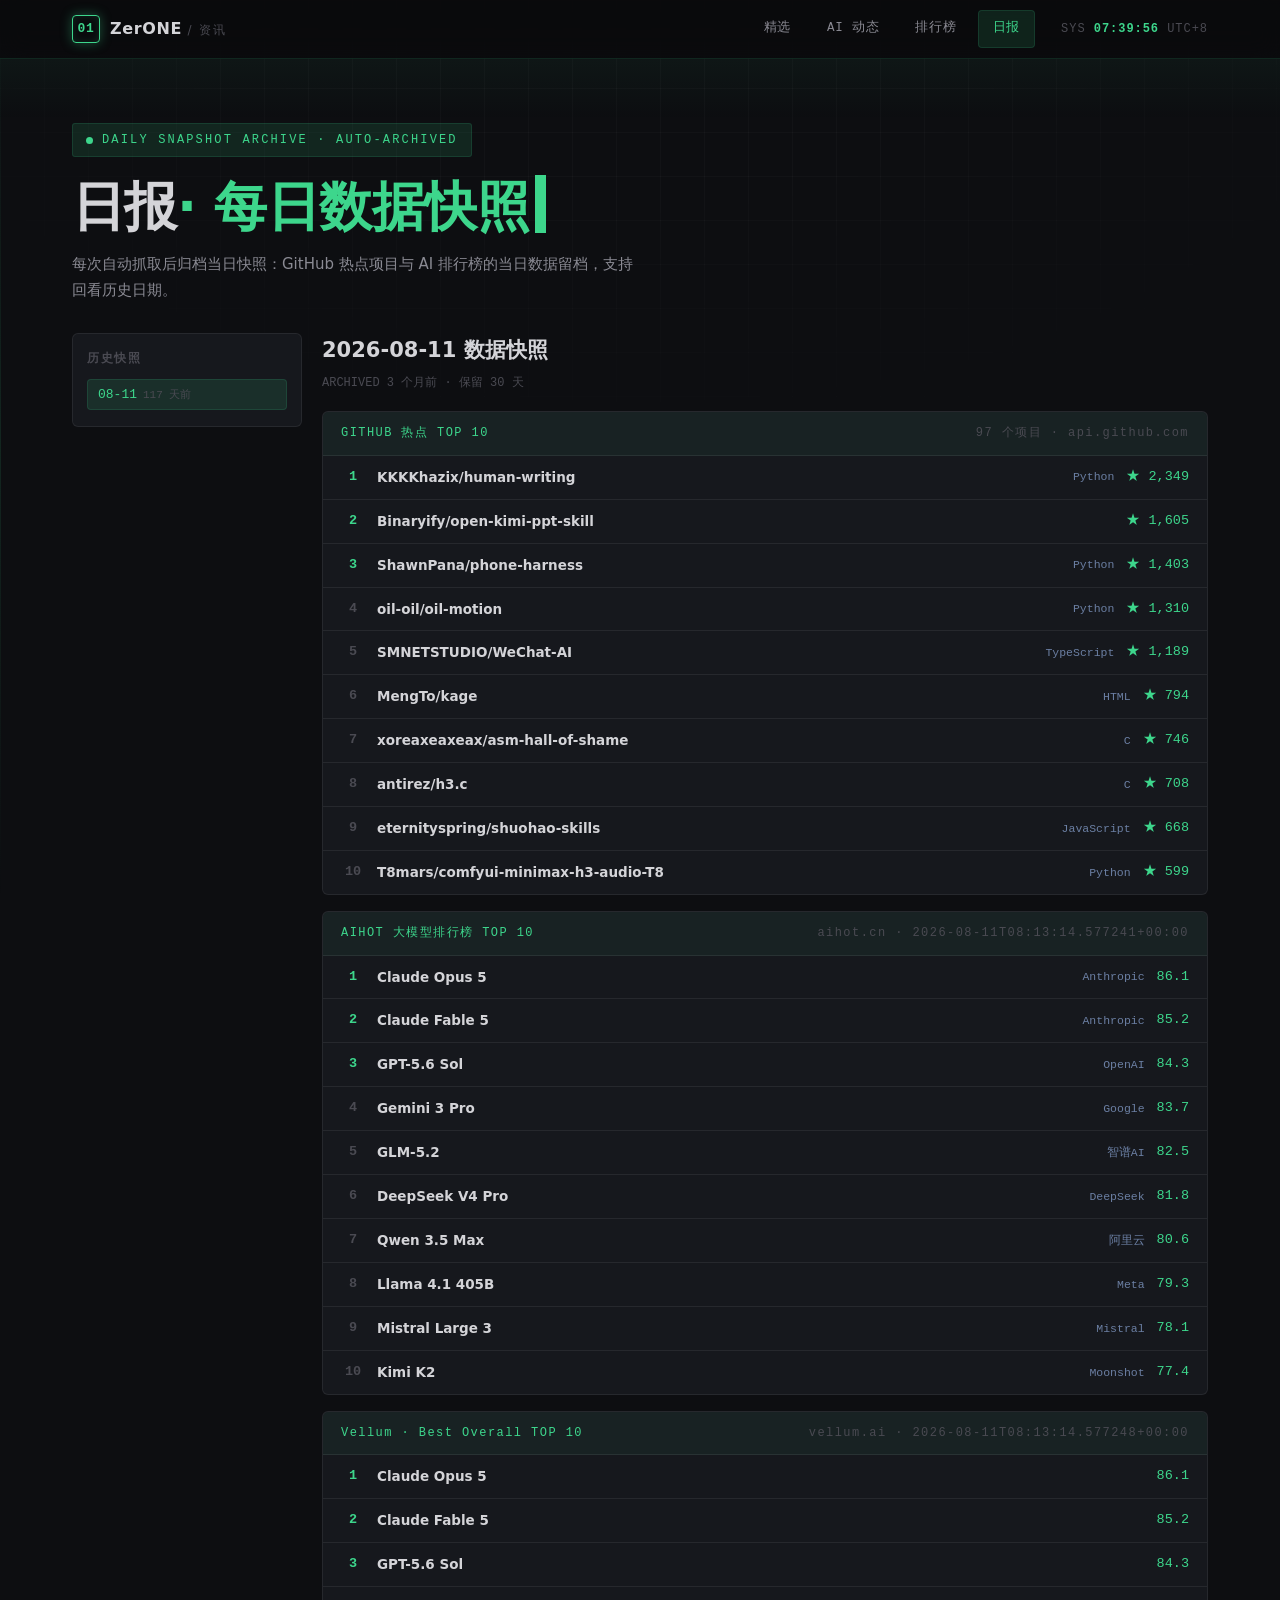
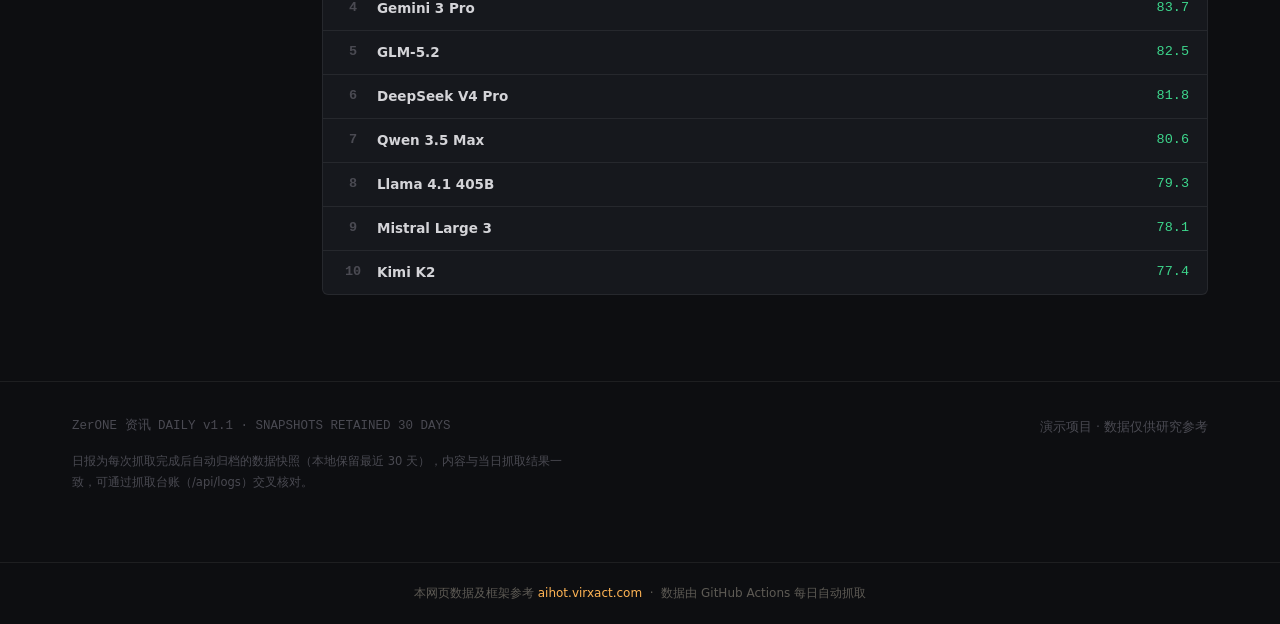
==== commit 2bf62b9b: "Update daily.html" ====
--- a/daily.html
+++ b/daily.html
@@ -14,11 +14,12 @@
 <header class="hud">
   <div class="container hud-inner">
     <a class="hud-logo" href="index.html">
-      <span class="hud-mark">AC</span>
+      <span class="hud-mark">01</span>
       <span>ZerONE<small>&nbsp;/ 资讯</small></span>
     </a>
     <nav class="hud-nav">
       <a href="index.html">精选</a>
+      <a href="news.html">AI 动态</a>
       <a href="rankings.html">排行榜</a>
       <a href="daily.html" class="active">日报</a>
     </nav>
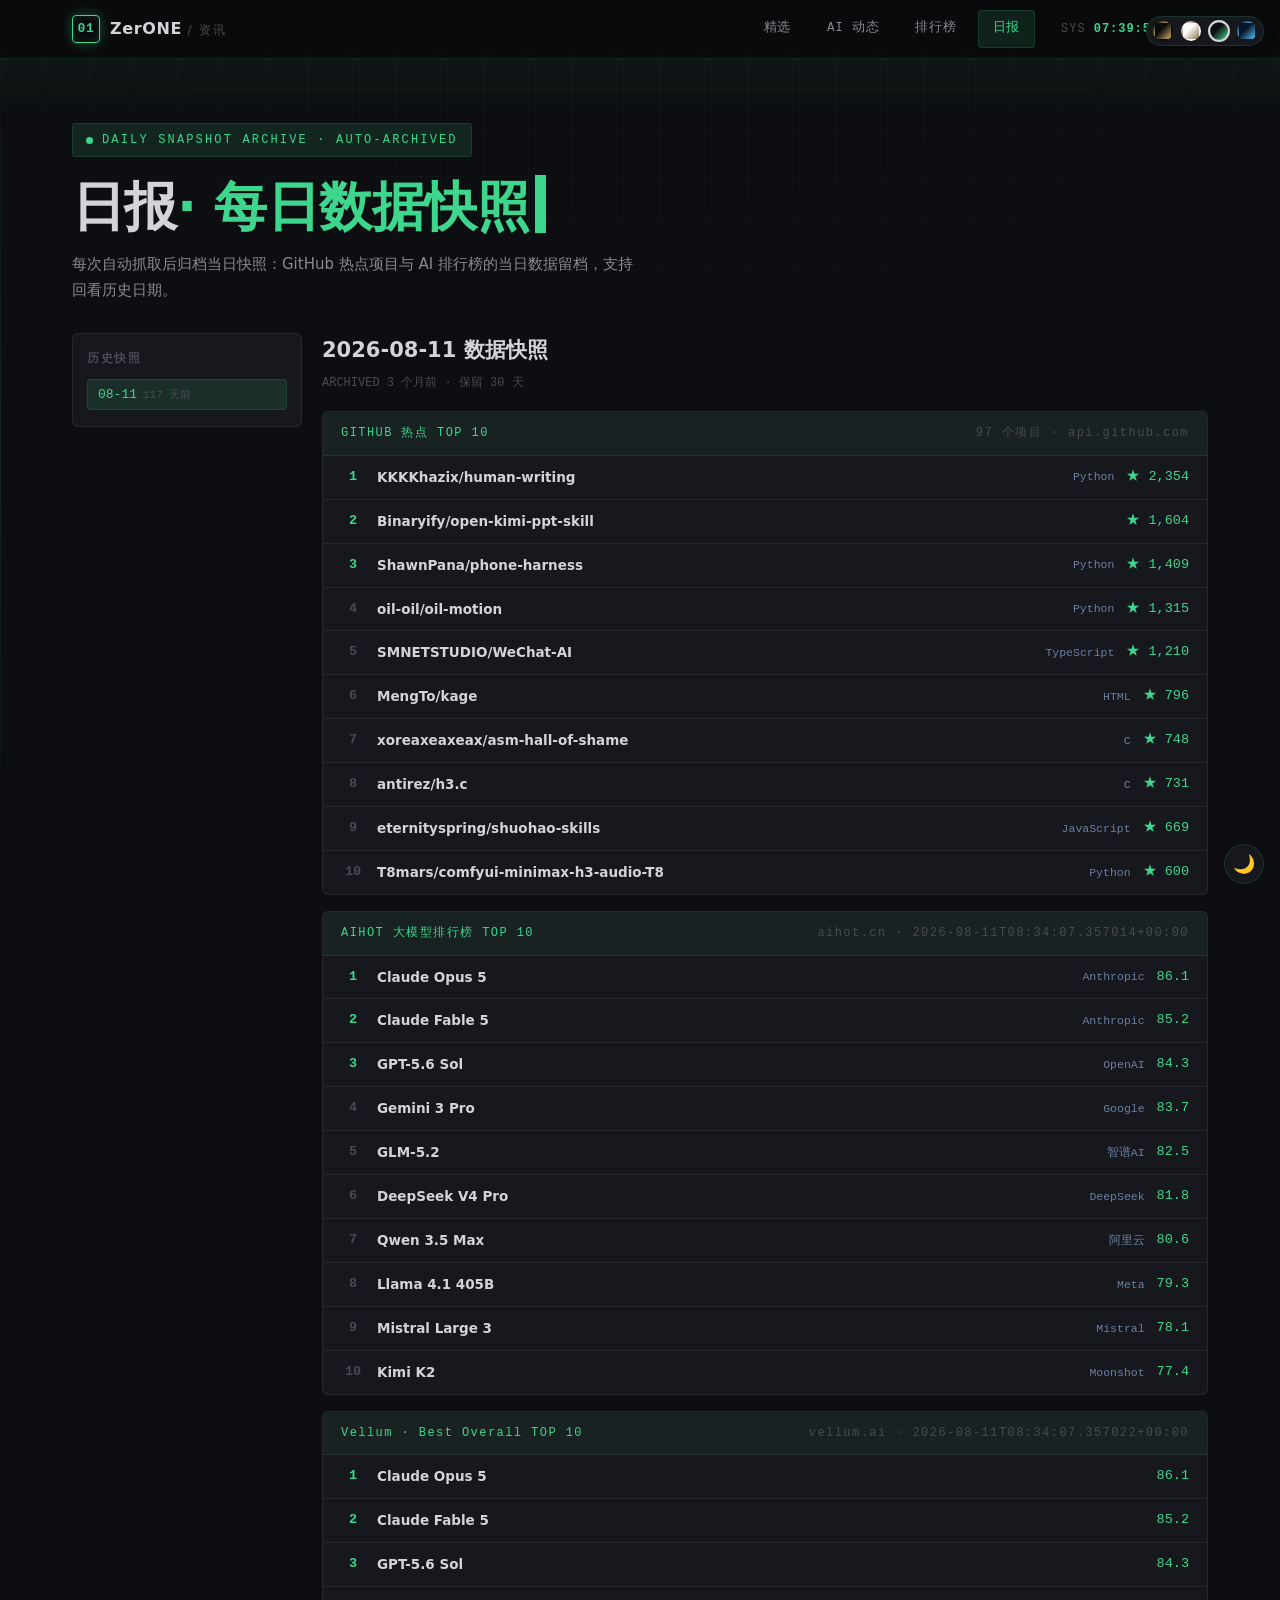
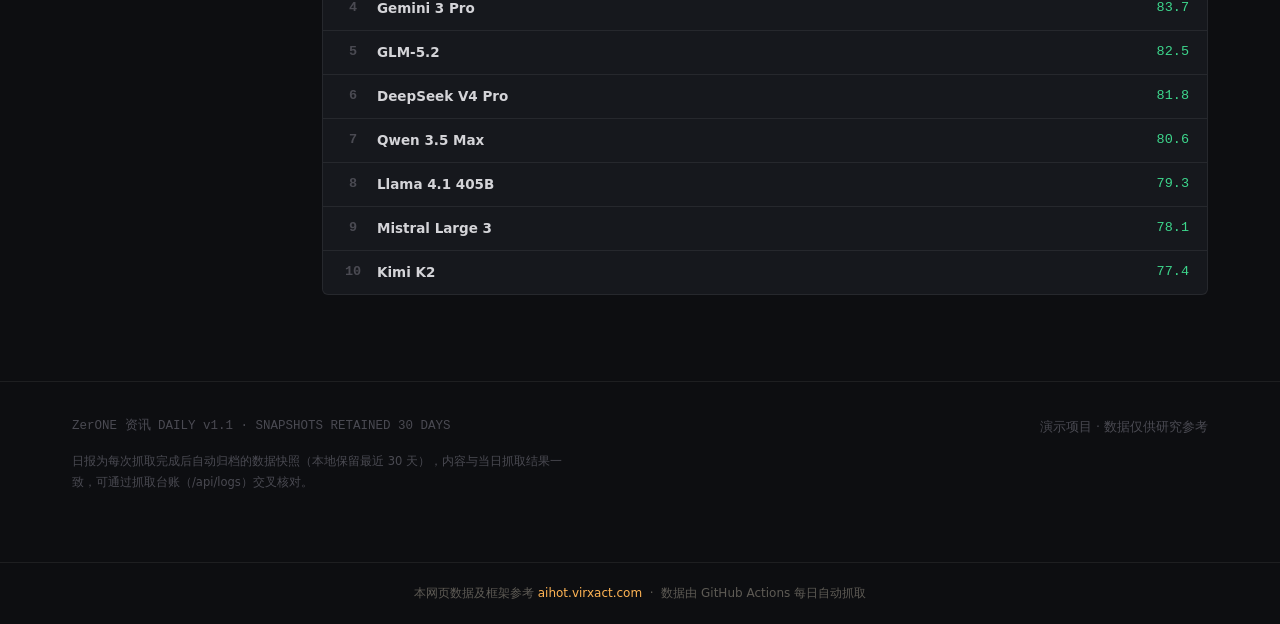
==== commit 30497f40: "Add multi-theme system + light/dark toggle" ====
--- a/daily.html
+++ b/daily.html
@@ -1,10 +1,11 @@
-<html lang="zh-CN"><head>
+<html lang="zh-CN" data-theme="terminal" data-mode="dark"><head>
 <meta charset="UTF-8">
 <meta name="viewport" content="width=device-width, initial-scale=1.0">
 <meta name="description" content="ZerONE 资讯日报：按日期归档 GitHub 热点与 AI 排行榜数据快照，历史可回看">
 <title>ZerONE 资讯日报 — 数据快照归档</title>
 <link rel="icon" href="data:image/svg+xml,%3Csvg xmlns='http://www.w3.org/2000/svg' viewBox='0 0 32 32'%3E%3Crect width='32' height='32' rx='6' fill='%230D0E11' stroke='%233DD68C' stroke-width='1.5'/%3E%3Ctext x='16' y='22' font-size='14' text-anchor='middle' fill='%233DD68C' font-family='ui-monospace,monospace' font-weight='700'%3E01%3C/text%3E%3C/svg%3E">
 <link rel="stylesheet" href="css/style.css">
+<link rel="stylesheet" href="css/themes.css">
 </head>
 <body>
 <div class="bg-grid" aria-hidden="true"></div>
@@ -170,4 +171,5 @@
   本网页数据及框架参考 <a href="https://aihot.virxact.com/" target="_blank" rel="noopener" style="color:#FFB454;text-decoration:none">aihot.virxact.com</a>
   &nbsp;·&nbsp; 数据由 GitHub Actions 每日自动抓取
 </footer>
+<script src="js/theme-switcher.js"></script>
 </body></html>
--- a/css/themes.css
+++ b/css/themes.css
@@ -0,0 +1,114 @@
+/* ==========================================================================
+   THEMES — ZerONE Multi-Style System
+   4 themes × 2 modes (dark/light) = 8 variants
+   Based on Awwwards Biophilic + Editorial design principles
+   ========================================================================== */
+
+/* ===== Theme 1: Biophilic Dark (from prompt — charcoal + moss + gold) ===== */
+[data-theme="biophilic"][data-mode="dark"] {
+  --bg:#0A0C0D; --bg-2:#0E1112; --panel:#121617;
+  --line:rgba(74,107,92,.16); --line-soft:rgba(255,255,255,.06);
+  --text:#C8C5BE; --text-2:#7A756C; --text-3:#3D3A35;
+  --amber:#D4AF68; --amber-deep:#9A7E45; --amber-dim:rgba(212,175,104,.12);
+  --cool:#6B8F85;
+}
+[data-theme="biophilic"][data-mode="light"] {
+  --bg:#F5F3EE; --bg-2:#EFEBE3; --panel:#FFFFFF;
+  --line:rgba(74,107,92,.20); --line-soft:rgba(0,0,0,.07);
+  --text:#2A2825; --text-2:#6B6359; --text-3:#A89E90;
+  --amber:#9A7E45; --amber-deep:#6B5530; --amber-dim:rgba(154,126,69,.10);
+  --cool:#5A7B70;
+}
+
+/* ===== Theme 2: Editorial Light (杂志风 — clean white + bronze) ===== */
+[data-theme="editorial"][data-mode="dark"] {
+  --bg:#1A1714; --bg-2:#211E1A; --panel:#28241F;
+  --line:rgba(210,168,105,.15); --line-soft:rgba(255,255,255,.06);
+  --text:#E0DCD5; --text-2:#968D80; --text-3:#4A443C;
+  --amber:#D2A869; --amber-deep:#8B7355; --amber-dim:rgba(210,168,105,.12);
+  --cool:#8B9DAF;
+}
+[data-theme="editorial"][data-mode="light"] {
+  --bg:#FAFAF7; --bg-2:#F5F2EC; --panel:#FFFFFF;
+  --line:rgba(139,115,85,.18); --line-soft:rgba(0,0,0,.06);
+  --text:#1A1714; --text-2:#6B6356; --text-3:#B0A696;
+  --amber:#8B7355; --amber-deep:#5A4733; --amber-dim:rgba(139,115,85,.08);
+  --cool:#6B8BAF;
+}
+
+/* ===== Theme 3: Terminal Dark (current jade green — kept as default) ===== */
+[data-theme="terminal"][data-mode="dark"] {
+  --bg:#0D0E11; --bg-2:#111318; --panel:#16181D;
+  --line:rgba(61,214,140,.14); --line-soft:rgba(255,255,255,.07);
+  --text:#D4D4D8; --text-2:#8A8A93; --text-3:#4A4A52;
+  --amber:#3DD68C; --amber-deep:#1FAA6B; --amber-dim:rgba(61,214,140,.12);
+  --cool:#6B7FA3;
+}
+[data-theme="terminal"][data-mode="light"] {
+  --bg:#F4F6F4; --bg-2:#EBEFEA; --panel:#FFFFFF;
+  --line:rgba(31,170,107,.18); --line-soft:rgba(0,0,0,.07);
+  --text:#1A2B20; --text-2:#5A6B5F; --text-3:#A0B0A5;
+  --amber:#1FAA6B; --amber-deep:#0D7A4A; --amber-dim:rgba(31,170,107,.08);
+  --cool:#5A7B8F;
+}
+
+/* ===== Theme 4: Ocean Deep (深海蓝 — from prompt's ocean theme) ===== */
+[data-theme="ocean"][data-mode="dark"] {
+  --bg:#0A1428; --bg-2:#0E1A35; --panel:#132040;
+  --line:rgba(79,195,247,.14); --line-soft:rgba(255,255,255,.06);
+  --text:#C5DCE8; --text-2:#6B8CA0; --text-3:#3A5060;
+  --amber:#4FC3F7; --amber-deep:#1A87AD; --amber-dim:rgba(79,195,247,.12);
+  --cool:#80DEEA;
+}
+[data-theme="ocean"][data-mode="light"] {
+  --bg:#E8F1F8; --bg-2:#DDE9F3; --panel:#FFFFFF;
+  --line:rgba(26,135,173,.18); --line-soft:rgba(0,0,0,.06);
+  --text:#0A1428; --text-2:#4A6B80; --text-3:#9AB0C0;
+  --amber:#1A87AD; --amber-deep:#0A5A7A; --amber-dim:rgba(26,135,173,.08);
+  --cool:#4A90A8;
+}
+
+/* ===== Theme Switcher UI ===== */
+.theme-switcher {
+  position: fixed; top: 16px; right: 16px; z-index: 9999;
+  display: flex; align-items: center; gap: 8px;
+  background: var(--panel); border: 1px solid var(--line);
+  border-radius: 20px; padding: 4px 6px;
+  backdrop-filter: blur(12px); -webkit-backdrop-filter: blur(12px);
+  box-shadow: 0 2px 12px rgba(0,0,0,.2);
+  transition: opacity .3s var(--ease);
+}
+.theme-btn {
+  width: 20px; height: 20px; border-radius: 50%;
+  border: 2px solid transparent; cursor: pointer;
+  transition: all .25s var(--ease);
+  position: relative;
+}
+.theme-btn:hover { transform: scale(1.15); }
+.theme-btn.active { border-color: var(--text); transform: scale(1.1); }
+.theme-btn[data-t="biophilic"] { background: linear-gradient(135deg,#0A0C0D 40%,#D4AF68 100%); }
+.theme-btn[data-t="editorial"] { background: linear-gradient(135deg,#FAFAF7 40%,#8B7355 100%); }
+.theme-btn[data-t="terminal"]  { background: linear-gradient(135deg,#0D0E11 40%,#3DD68C 100%); }
+.theme-btn[data-t="ocean"]     { background: linear-gradient(135deg,#0A1428 40%,#4FC3F7 100%); }
+
+/* ===== Mode Toggle (light/dark) ===== */
+.mode-toggle {
+  position: fixed; bottom: 16px; right: 16px; z-index: 9999;
+  width: 40px; height: 40px; border-radius: 50%;
+  background: var(--panel); border: 1px solid var(--line);
+  display: flex; align-items: center; justify-content: center;
+  cursor: pointer; font-size: 18px;
+  backdrop-filter: blur(12px); -webkit-backdrop-filter: blur(12px);
+  box-shadow: 0 2px 12px rgba(0,0,0,.2);
+  transition: all .3s var(--ease);
+  user-select: none;
+}
+.mode-toggle:hover { transform: scale(1.08); }
+.mode-toggle:active { transform: scale(0.95); }
+
+/* Hide switcher on very small screens to avoid clutter */
+@media (max-width: 380px) {
+  .theme-switcher { padding: 3px 4px; }
+  .theme-btn { width: 16px; height: 16px; }
+  .mode-toggle { width: 34px; height: 34px; font-size: 15px; }
+}
